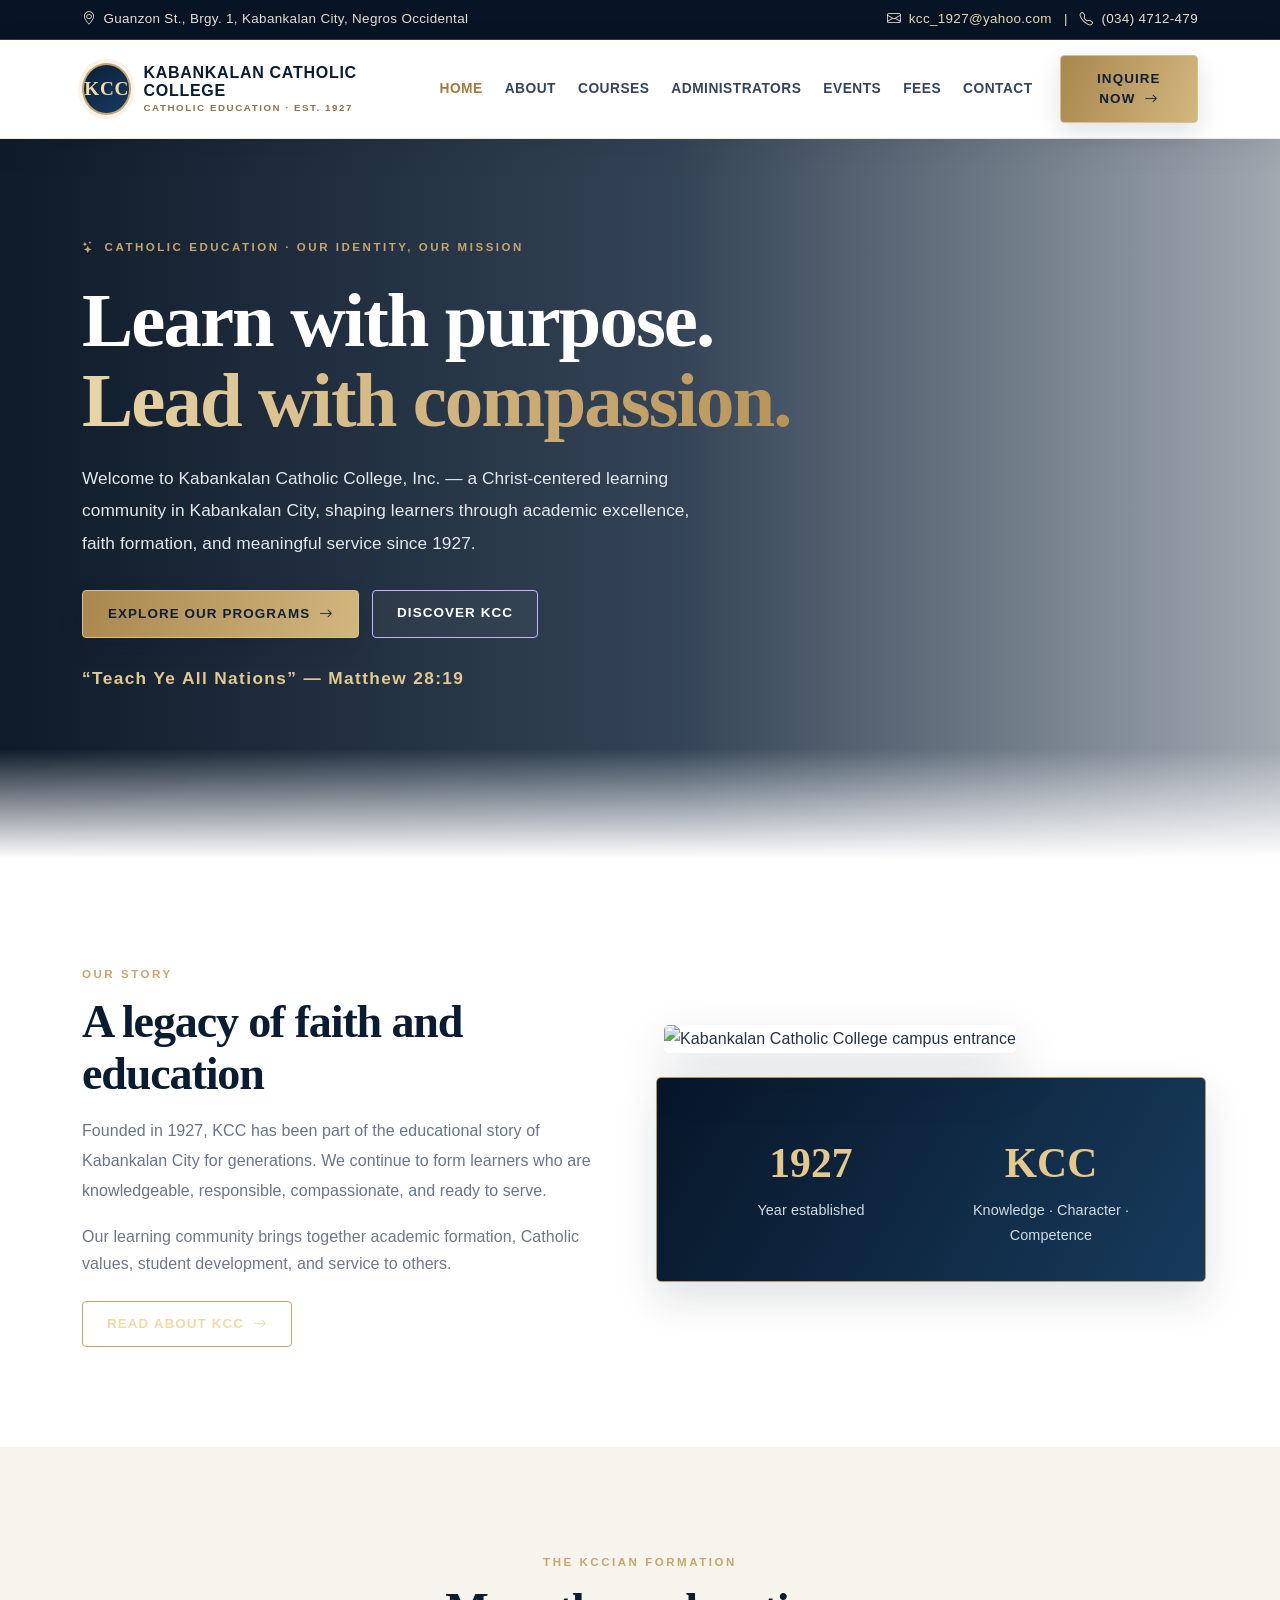
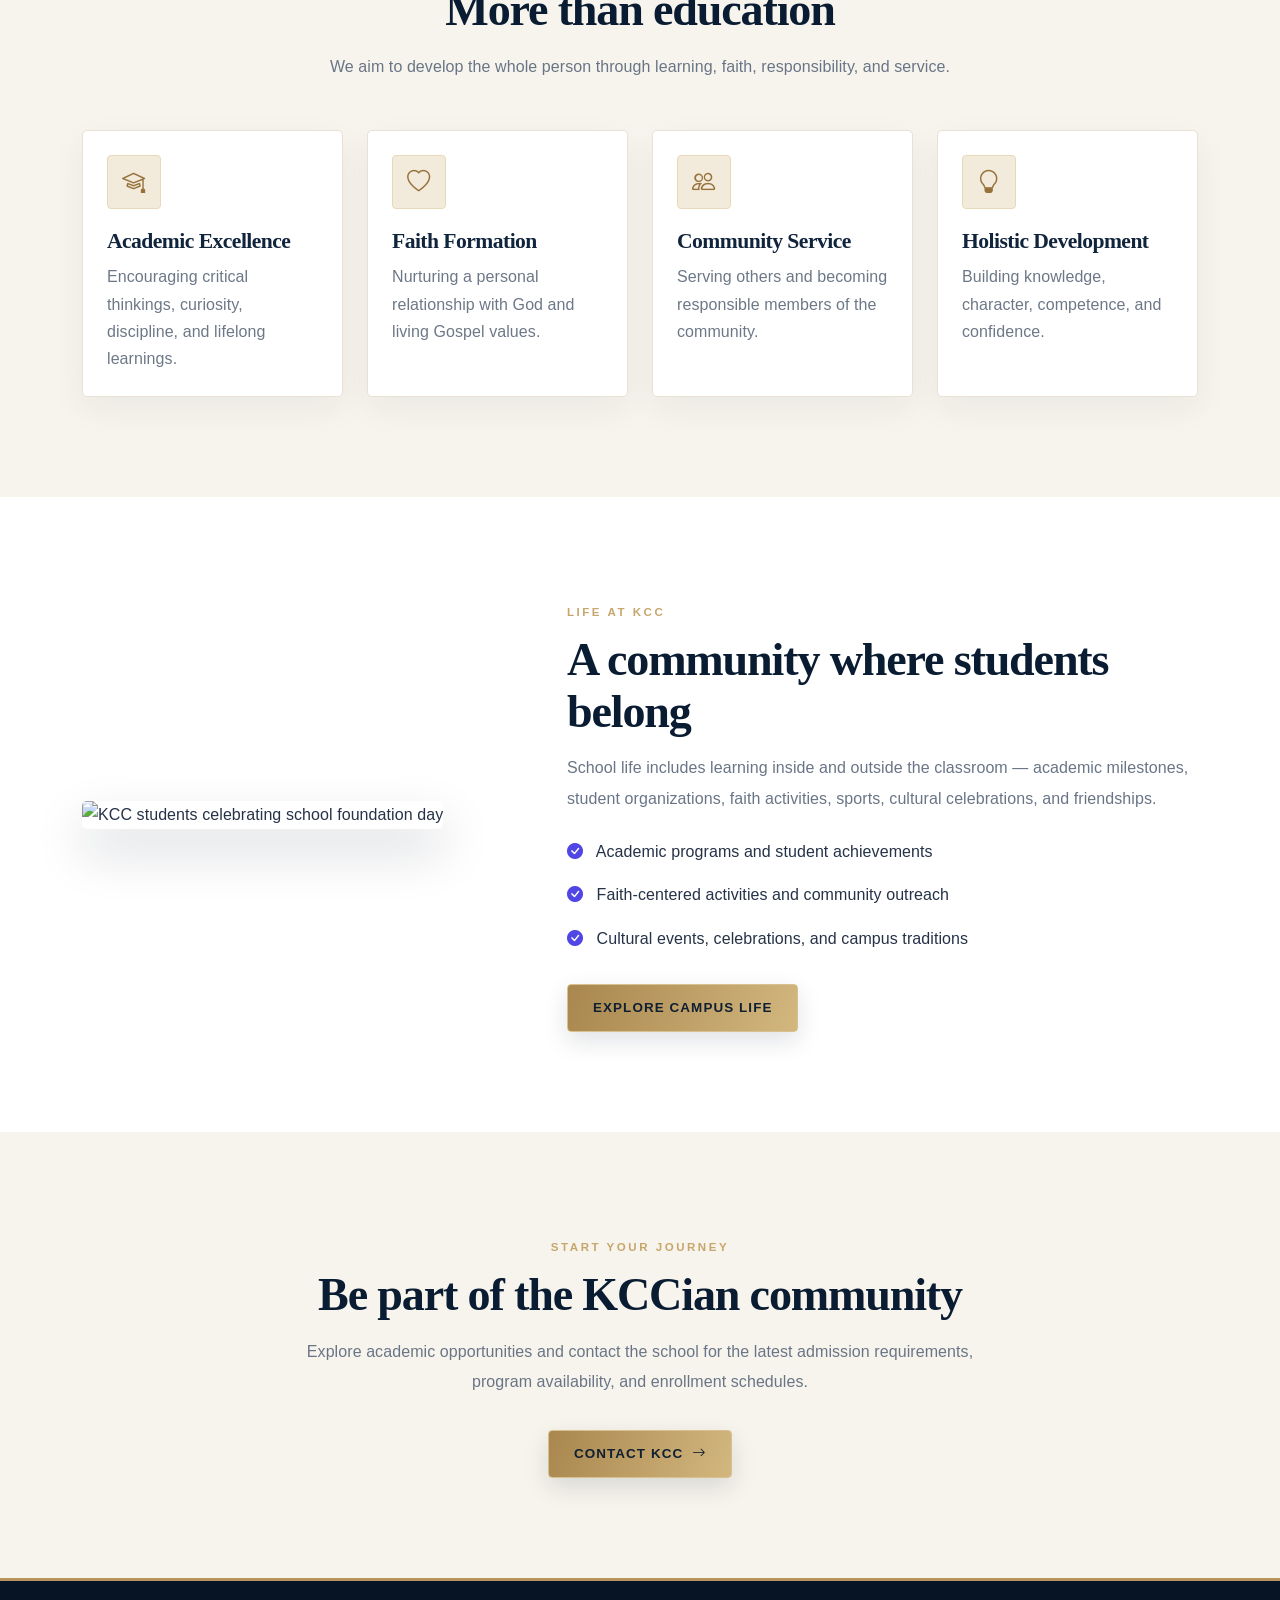
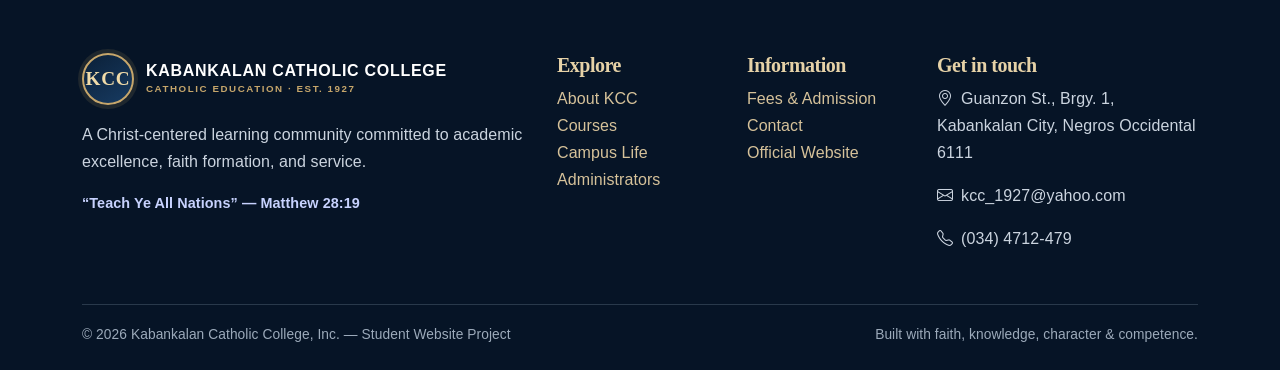
==== index.html @ e0d707d0 "update" ====
<!DOCTYPE html>
<html lang="en">
<head>
<meta charset="utf-8"><meta name="viewport" content="width=device-width, initial-scale=1">
<title>Home | Kabankalan Catholic College, Inc.</title>
<meta name="description" content="Kabankalan Catholic College, Inc. — Catholic Education: Our Identity, Our Mission. Learn about KCC programs, campus life, admissions and contact information.">
<link rel="icon" href="assets/img/favicon.png"><link href="assets/vendor/bootstrap/css/bootstrap.min.css" rel="stylesheet">
<link href="assets/vendor/bootstrap-icons/bootstrap-icons.min.css" rel="stylesheet">
<link href="assets/css/kcc-custom.css" rel="stylesheet">
</head>
<body>
<div class="topbar"><div class="container d-flex flex-wrap justify-content-between gap-2"><span><i class="bi bi-geo-alt me-1"></i> Guanzon St., Brgy. 1, Kabankalan City, Negros Occidental</span><span><i class="bi bi-envelope me-1"></i> <a href="mailto:kcc_1927@yahoo.com">kcc_1927@yahoo.com</a> &nbsp; | &nbsp; <i class="bi bi-telephone me-1"></i> (034) 4712-479</span></div></div>
<header class="site-header"><nav class="navbar navbar-expand-lg"><div class="container">
<a class="brand" href="index.html"><span class="crest">KCC</span><span>KABANKALAN CATHOLIC COLLEGE<small>CATHOLIC EDUCATION · EST. 1927</small></span></a>
<button class="navbar-toggler" type="button" data-bs-toggle="collapse" data-bs-target="#kccNav" aria-label="Toggle navigation"><span class="navbar-toggler-icon"></span></button>
<div class="collapse navbar-collapse" id="kccNav"><ul class="navbar-nav ms-auto align-items-lg-center"><li class="nav-item"><a class="nav-link active" href="index.html">Home</a></li><li class="nav-item"><a class="nav-link " href="about.html">About</a></li><li class="nav-item"><a class="nav-link " href="courses.html">Courses</a></li><li class="nav-item"><a class="nav-link " href="trainers.html">Administrators</a></li><li class="nav-item"><a class="nav-link " href="events.html">Events</a></li><li class="nav-item"><a class="nav-link " href="pricing.html">Fees</a></li><li class="nav-item"><a class="nav-link " href="contact.html">Contact</a></li></ul><a class="btn btn-kcc ms-lg-3 mt-3 mt-lg-0" href="contact.html">Inquire Now <i class="bi bi-arrow-right ms-1"></i></a></div>
</div></nav></header>
<main>
<section class="hero"><div class="container"><span class="eyebrow"><i class="bi bi-stars"></i> Catholic Education · Our Identity, Our Mission</span><h1>Learn with purpose.<br><span>Lead with compassion.</span></h1><p>Welcome to Kabankalan Catholic College, Inc. — a Christ-centered learning community in Kabankalan City, shaping learners through academic excellence, faith formation, and meaningful service since 1927.</p><div class="hero-actions"><a class="btn btn-kcc btn-lg" href="courses.html">Explore Our Programs <i class="bi bi-arrow-right ms-1"></i></a><a class="btn btn-outline-kcc btn-lg" href="about.html">Discover KCC</a></div><p class="tagline mt-4">“Teach Ye All Nations” — Matthew 28:19</p></div></section>
<section class="section"><div class="container"><div class="row align-items-center g-5"><div class="col-lg-6"><span class="section-label">Our Story</span><h2 class="section-title">A legacy of faith and education</h2><p class="section-lead">Founded in 1927, KCC has been part of the educational story of Kabankalan City for generations. We continue to form learners who are knowledgeable, responsible, compassionate, and ready to serve.</p><p class="muted">Our learning community brings together academic formation, Catholic values, student development, and service to others.</p><a href="about.html" class="btn btn-outline-kcc mt-2">Read About KCC <i class="bi bi-arrow-right ms-1"></i></a></div><div class="col-lg-6"><img class="photo-tall w-100" src="https://johnpaologalimba.wordpress.com/wp-content/uploads/2017/10/paologalimba.png" alt="Kabankalan Catholic College campus entrance"><div class="stats mt-4 row text-center g-3"><div class="col-6"><div class="stat-number">1927</div><div class="stat-label">Year established</div></div><div class="col-6"><div class="stat-number">KCC</div><div class="stat-label">Knowledge · Character · Competence</div></div></div></div></div></div></section>
<section class="section section-soft"><div class="container"><div class="text-center mb-5"><span class="section-label">The KCCian Formation</span><h2 class="section-title">More than education</h2><p class="section-lead mx-auto">We aim to develop the whole person through learning, faith, responsibility, and service.</p></div><div class="row g-4"><div class="col-md-6 col-lg-3"><div class="feature-card p-4"><div class="feature-icon"><i class="bi bi-mortarboard"></i></div><h3>Academic Excellence</h3><p class="muted mb-0">Encouraging critical thinkings, curiosity, discipline, and lifelong learnings.</p></div></div><div class="col-md-6 col-lg-3"><div class="feature-card p-4"><div class="feature-icon"><i class="bi bi-heart"></i></div><h3>Faith Formation</h3><p class="muted mb-0">Nurturing a personal relationship with God and living Gospel values.</p></div></div><div class="col-md-6 col-lg-3"><div class="feature-card p-4"><div class="feature-icon"><i class="bi bi-people"></i></div><h3>Community Service</h3><p class="muted mb-0">Serving others and becoming responsible members of the community.</p></div></div><div class="col-md-6 col-lg-3"><div class="feature-card p-4"><div class="feature-icon"><i class="bi bi-lightbulb"></i></div><h3>Holistic Development</h3><p class="muted mb-0">Building knowledge, character, competence, and confidence.</p></div></div></div></div></section>
<section class="section"><div class="container"><div class="row align-items-center g-5"><div class="col-lg-5"><img class="photo-tall w-100" src="https://dnegayosa.weebly.com/uploads/1/1/9/5/11954722/7866586_orig.jpg" alt="KCC students celebrating school foundation day"></div><div class="col-lg-7"><span class="section-label">Life at KCC</span><h2 class="section-title">A community where students belong</h2><p class="section-lead">School life includes learning inside and outside the classroom — academic milestones, student organizations, faith activities, sports, cultural celebrations, and friendships.</p><ul class="list-check"><li><i class="bi bi-check-circle-fill"></i> Academic programs and student achievements</li><li><i class="bi bi-check-circle-fill"></i> Faith-centered activities and community outreach</li><li><i class="bi bi-check-circle-fill"></i> Cultural events, celebrations, and campus traditions</li></ul><a href="events.html" class="btn btn-kcc mt-2">Explore Campus Life</a></div></div></div></section>
<section class="section section-soft"><div class="container text-center"><span class="section-label">Start Your Journey</span><h2 class="section-title">Be part of the KCCian community</h2><p class="section-lead mx-auto">Explore academic opportunities and contact the school for the latest admission requirements, program availability, and enrollment schedules.</p><a class="btn btn-kcc mt-3" href="contact.html">Contact KCC <i class="bi bi-arrow-right ms-1"></i></a></div></section>
</main>
<footer class="footer"><div class="container"><div class="row g-4"><div class="col-lg-5"><a class="brand mb-3" href="index.html"><span class="crest">KCC</span><span>KABANKALAN CATHOLIC COLLEGE<small>CATHOLIC EDUCATION · EST. 1927</small></span></a><p class="mt-3">A Christ-centered learning community committed to academic excellence, faith formation, and service.</p><p class="tagline">“Teach Ye All Nations” — Matthew 28:19</p></div><div class="col-6 col-lg-2"><h5>Explore</h5><ul class="list-unstyled"><li><a href="about.html">About KCC</a></li><li><a href="courses.html">Courses</a></li><li><a href="events.html">Campus Life</a></li><li><a href="trainers.html">Administrators</a></li></ul></div><div class="col-6 col-lg-2"><h5>Information</h5><ul class="list-unstyled"><li><a href="pricing.html">Fees & Admission</a></li><li><a href="contact.html">Contact</a></li><li><a href="https://kcc.edu.ph/" target="_blank" rel="noopener">Official Website</a></li></ul></div><div class="col-lg-3"><h5>Get in touch</h5><p><i class="bi bi-geo-alt me-2"></i>Guanzon St., Brgy. 1, Kabankalan City, Negros Occidental 6111</p><p><i class="bi bi-envelope me-2"></i>kcc_1927@yahoo.com</p><p><i class="bi bi-telephone me-2"></i>(034) 4712-479</p></div></div><div class="footer-bottom d-flex flex-wrap justify-content-between gap-2"><span>© 2026 Kabankalan Catholic College, Inc. — Student Website Project</span><span>Built with faith, knowledge, character & competence.</span></div></div></footer>
<script src="assets/vendor/bootstrap/js/bootstrap.bundle.min.js"></script>
</body></html>
---- assets/css/kcc-custom.css ----
:root{--navy:#08152e;--ink:#14213d;--blue:#2563eb;--violet:#7c3aed;--cyan:#22d3ee;--muted:#64748b;--paper:#f7f8ff;--line:#e6e9f4}
*{box-sizing:border-box}html{scroll-behavior:smooth}body{font-family:Inter,system-ui,-apple-system,"Segoe UI",sans-serif;color:var(--ink);background:#fff;line-height:1.7}a{text-decoration:none}
.topbar{background:#071329;color:#dbeafe;font-size:.84rem;padding:8px 0}.topbar a{color:#dbeafe}.site-header{position:sticky;top:0;z-index:1000;background:rgba(255,255,255,.96);backdrop-filter:blur(12px);box-shadow:0 4px 25px rgba(13,28,64,.08)}
.navbar{padding:12px 0}.brand{display:flex;align-items:center;gap:12px;color:var(--ink);font-weight:800;line-height:1.1}.brand:hover{color:var(--blue)}.crest{width:48px;height:48px;border-radius:15px;background:linear-gradient(135deg,#1d4ed8,#7c3aed);display:grid;place-items:center;color:white;font-weight:900;font-size:1.2rem;box-shadow:0 6px 20px #4f46e555}.brand small{display:block;color:#64748b;font-size:.68rem;letter-spacing:.08em;font-weight:700;margin-top:4px}.navbar .nav-link{font-weight:650;color:#334155!important;padding:12px 11px!important;font-size:.94rem}.navbar .nav-link:hover,.navbar .nav-link.active{color:var(--blue)!important}.btn-kcc{background:linear-gradient(110deg,var(--blue),var(--violet));color:#fff;border:0;border-radius:999px;padding:12px 23px;font-weight:750;box-shadow:0 8px 22px #4f46e544}.btn-kcc:hover{color:#fff;transform:translateY(-2px);box-shadow:0 12px 28px #4f46e566}.btn-outline-kcc{border:1.5px solid #a5b4fc;color:#4338ca;border-radius:999px;padding:11px 22px;font-weight:700}.btn-outline-kcc:hover{background:#eef2ff;color:#312e81}
.hero{min-height:650px;display:flex;align-items:center;position:relative;color:#fff;background:linear-gradient(90deg,rgba(5,15,39,.93),rgba(14,28,67,.72),rgba(49,24,92,.3)),url('https://johnpaologalimba.wordpress.com/wp-content/uploads/2017/10/paologalimba.png') center/cover no-repeat}.hero:after{content:"";position:absolute;inset:auto 0 0;height:140px;background:linear-gradient(transparent,#fff)}.hero .container{position:relative;z-index:1;padding-top:60px;padding-bottom:110px}.eyebrow{display:inline-flex;align-items:center;gap:8px;color:#c4b5fd;font-size:.8rem;font-weight:800;letter-spacing:.15em;text-transform:uppercase}.hero h1{font-size:clamp(2.7rem,5.4vw,5rem);line-height:1.06;font-weight:900;max-width:850px;margin:22px 0}.hero h1 span{background:linear-gradient(90deg,#67e8f9,#c4b5fd);-webkit-background-clip:text;background-clip:text;color:transparent}.hero p{font-size:1.15rem;color:#e2e8f0;max-width:650px}.hero-actions{display:flex;gap:13px;flex-wrap:wrap;margin-top:30px}.hero .btn-outline-kcc{color:white;border-color:#c4b5fd}.hero .btn-outline-kcc:hover{color:#312e81}
.page-hero{background:linear-gradient(120deg,#0b1b3b,#312e81 70%,#6d28d9);color:#fff;padding:76px 0 70px}.page-hero h1{font-weight:900;font-size:clamp(2.2rem,4vw,3.5rem)}.page-hero p{color:#dbeafe;max-width:700px}.section{padding:82px 0}.section-soft{background:var(--paper)}.section-label{color:#5b5bd6;text-transform:uppercase;letter-spacing:.16em;font-size:.76rem;font-weight:850}.section-title{font-size:clamp(2rem,3.4vw,2.8rem);font-weight:900;line-height:1.15;color:#101c38;margin:10px 0 16px}.section-lead{color:var(--muted);max-width:720px}.feature-card,.course-card,.event-card,.admin-card,.info-card{height:100%;border:1px solid var(--line);border-radius:22px;background:#fff;overflow:hidden;box-shadow:0 10px 35px rgba(24,39,75,.055);transition:.25s}.feature-card:hover,.course-card:hover,.event-card:hover,.admin-card:hover{transform:translateY(-6px);box-shadow:0 18px 42px rgba(48,54,110,.13)}.feature-icon{width:54px;height:54px;border-radius:17px;display:grid;place-items:center;background:linear-gradient(135deg,#dbeafe,#ede9fe);color:#4338ca;font-size:1.45rem;margin-bottom:20px}.feature-card .card-body,.course-card .card-body,.event-card .card-body,.admin-card .card-body{padding:26px}.feature-card h3,.course-card h3,.event-card h3,.admin-card h3{font-size:1.16rem;font-weight:850}.muted{color:var(--muted)}.photo{width:100%;height:230px;object-fit:cover}.photo-tall{height:330px;object-fit:cover;border-radius:24px;box-shadow:0 20px 45px #11182722}.pill{display:inline-block;padding:6px 12px;border-radius:30px;background:#eef2ff;color:#4338ca;font-size:.75rem;font-weight:800}.stats{background:linear-gradient(110deg,#101d43,#312e81);color:#fff;border-radius:25px;padding:34px}.stat-number{font-size:2.3rem;font-weight:900}.stat-label{color:#c7d2fe;font-size:.9rem}.quote{border-left:4px solid #7c3aed;padding:20px 24px;background:#f5f3ff;border-radius:0 16px 16px 0;color:#312e81;font-weight:600}.list-check{list-style:none;padding:0}.list-check li{padding:8px 0}.list-check i{color:#4f46e5;margin-right:9px}.course-card .course-top{height:8px;background:linear-gradient(90deg,#2563eb,#7c3aed,#22d3ee)}.course-card .course-icon{font-size:2rem;color:#4f46e5}.event-card img{height:210px;object-fit:cover;width:100%}.event-date{font-size:.78rem;font-weight:800;color:#5b5bd6;text-transform:uppercase;letter-spacing:.1em}.admin-card img{width:100%;height:260px;object-fit:cover;filter:saturate(.9)}.notice{padding:18px 20px;border-radius:16px;background:#eff6ff;border:1px solid #bfdbfe;color:#1e3a8a}.footer{background:#071329;color:#dbeafe;padding:60px 0 22px}.footer h5{color:white;font-weight:850}.footer a{color:#c7d2fe}.footer a:hover{color:#fff}.footer .brand{color:#fff}.footer .brand small{color:#94a3b8}.footer-bottom{border-top:1px solid #263653;margin-top:35px;padding-top:18px;color:#94a3b8;font-size:.86rem}.contact-icon{width:48px;height:48px;border-radius:15px;background:#eef2ff;color:#4f46e5;display:grid;place-items:center;font-size:1.3rem;flex-shrink:0}.map-frame{width:100%;height:340px;border:0;border-radius:22px}.form-control{border-radius:12px;padding:12px 14px;border-color:#dbe1ef}.form-control:focus{box-shadow:0 0 0 .2rem #6366f133;border-color:#818cf8}.gallery-img{width:100%;height:240px;object-fit:cover;border-radius:18px}.tagline{font-size:.9rem;color:#c7d2fe;font-weight:700}.divider-glow{height:3px;width:80px;border-radius:9px;background:linear-gradient(90deg,#22d3ee,#7c3aed);margin:18px 0}
@media(max-width:991px){.hero{min-height:590px}.navbar-collapse{padding:12px 0}.hero h1{max-width:680px}.section{padding:64px 0}}
@media(max-width:575px){.hero{min-height:620px}.hero .container{padding-top:30px}.hero-actions .btn{width:100%}.stats{padding:25px}.photo-tall{height:260px}}

/* ===== KCC PREMIUM EDITION: heritage navy, champagne gold & ivory ===== */
@import url('https://fonts.googleapis.com/css2?family=DM+Sans:wght@400;500;600;700;800&family=Playfair+Display:wght@500;600;700;800&display=swap');
:root{--navy:#071629;--ink:#17263b;--blue:#173b62;--violet:#9b7841;--cyan:#d9bd83;--muted:#697586;--paper:#f7f4ed;--line:#e8e0d2;--gold:#c6a66b;--gold-light:#ead8ad}
body{font-family:'DM Sans',sans-serif;color:#253247;background:#fff;letter-spacing:.005em}
h1,h2,h3,h4,h5,.section-title,.page-hero h1{font-family:'Playfair Display',Georgia,serif;letter-spacing:-.025em}
.topbar{background:#061426;color:#e8dfcf;border-bottom:1px solid rgba(198,166,107,.28);letter-spacing:.025em}.topbar a{color:#ead8ad}
.site-header{background:rgba(255,255,255,.97);box-shadow:0 8px 32px rgba(7,22,41,.08);border-bottom:1px solid #eee7dc}
.navbar{padding:15px 0}.brand{color:#0a1c32;letter-spacing:.045em}.brand small{color:#8c754e;letter-spacing:.16em;font-size:.61rem}.crest{width:52px;height:52px;border-radius:50%;background:linear-gradient(145deg,#0b2038,#173b62);border:2px solid var(--gold);box-shadow:0 0 0 4px #c6a66b20;color:#f0dba9;font-family:'Playfair Display',serif}
.navbar .nav-link{font-size:.86rem;letter-spacing:.035em;text-transform:uppercase;color:#34445a!important}.navbar .nav-link:hover,.navbar .nav-link.active{color:#a17d43!important}.btn-kcc{background:linear-gradient(110deg,#a9874e,#d2b77f);color:#101f32;border:1px solid #d9c18f;border-radius:4px;padding:13px 25px;font-size:.84rem;letter-spacing:.08em;text-transform:uppercase;box-shadow:0 9px 24px #07162920;transition:all .25s}.btn-kcc:hover{background:#071b31;color:#f4dfb2;border-color:#c6a66b;transform:translateY(-2px);box-shadow:0 14px 30px #07162930}.btn-outline-kcc{border:1px solid #c6a66b;color:#f1d9a6;border-radius:4px;padding:12px 24px;font-size:.84rem;letter-spacing:.08em;text-transform:uppercase;background:rgba(255,255,255,.04)}.btn-outline-kcc:hover{background:#c6a66b;color:#071629;border-color:#c6a66b}
.hero{min-height:720px;background:linear-gradient(90deg,rgba(4,17,33,.96),rgba(7,27,49,.82) 53%,rgba(7,27,49,.38)),url('assets/img/hero-bg.jpg') center/cover no-repeat}.hero:after{height:110px;background:linear-gradient(transparent,#fff)}.hero .container{padding-top:85px;padding-bottom:140px}.eyebrow,.section-label{color:#c6a66b;letter-spacing:.22em;font-size:.72rem}.hero h1{font-size:clamp(3.2rem,6vw,5.7rem);line-height:1.03;font-weight:700;max-width:900px}.hero h1 span{background:linear-gradient(90deg,#e9d5a7,#b99458);-webkit-background-clip:text;background-clip:text;color:transparent}.hero p{font-size:1.08rem;line-height:1.9;color:#e3e8ee;max-width:620px}.hero .tagline{color:#e3c98f;letter-spacing:.08em}.page-hero{background:linear-gradient(115deg,#061629,#102c49 65%,#263e53);padding:94px 0 84px;border-bottom:3px solid #c6a66b}.page-hero h1{font-size:clamp(2.8rem,4.6vw,4.2rem);font-weight:700}.page-hero p{color:#d8dfE7;line-height:1.85}
.section{padding:100px 0}.section-soft{background:#f7f4ed}.section-title{font-size:clamp(2.25rem,3.6vw,3.2rem);font-weight:700;color:#0a1c32;line-height:1.12}.section-lead{color:#697586;line-height:1.9}.feature-card,.course-card,.event-card,.admin-card,.info-card{border:1px solid #e9e1d4;border-radius:5px;box-shadow:0 12px 34px rgba(13,31,51,.055);transition:transform .3s,box-shadow .3s}.feature-card:hover,.course-card:hover,.event-card:hover,.admin-card:hover{transform:translateY(-7px);box-shadow:0 22px 48px rgba(13,31,51,.13);border-color:#d4bd91}.feature-icon{border-radius:4px;background:#f2eadb;color:#96713a;border:1px solid #e7d8b9}.feature-card h3,.course-card h3,.event-card h3,.admin-card h3{font-family:'Playfair Display',serif;font-size:1.35rem;color:#10243c}.muted{color:#6d7887}.pill{background:#f3ecdf;color:#876633;border:1px solid #e8d9ba;border-radius:3px;letter-spacing:.07em;text-transform:uppercase}.stats{background:linear-gradient(120deg,#071629,#173b5c);border:1px solid #b99a60;border-radius:5px;box-shadow:0 18px 40px #07162920}.stat-number{font-family:'Playfair Display',serif;color:#e4c88e;font-size:2.6rem}.stat-label{color:#d4dce5}.quote{background:#f7f2e8;border-left-color:#b89458;color:#35445a;border-radius:0 4px 4px 0}.course-card .course-top{height:5px;background:linear-gradient(90deg,#0a2038,#c6a66b)}.course-card .course-icon{color:#a17d43}.event-date{color:#9a7844}.notice{background:#f8f3e8;border:1px solid #e5d6b6;color:#67502b;border-radius:4px}.photo-tall{border-radius:5px;box-shadow:0 22px 50px rgba(7,22,41,.17)}.photo,.gallery-img{border-radius:4px}.admin-card img{filter:saturate(.78)}
.footer{background:#061426;color:#cbd4df;border-top:3px solid #b8955c;padding:72px 0 24px}.footer h5{font-family:'Playfair Display',serif;color:#e6d2a7;font-size:1.25rem}.footer a{color:#d6c29a}.footer .brand{color:#fff}.footer .brand small{color:#c6a66b}.footer-bottom{border-color:#29394b;color:#9caaba}.contact-icon{background:#f2eadb;color:#96713a;border:1px solid #e7d8b9;border-radius:4px}.map-frame{border:1px solid #e4d8c3;border-radius:5px;box-shadow:0 12px 30px #07162912}.form-control{border-radius:4px;border-color:#ddd4c5}.form-control:focus{border-color:#b8955c;box-shadow:0 0 0 .2rem #c6a66b25}
@media(max-width:991px){.hero{min-height:650px}.section{padding:76px 0}.hero .container{padding-top:65px;padding-bottom:125px}}
@media(max-width:575px){.hero{min-height:650px}.hero h1{font-size:3rem}.section{padding:64px 0}.crest{width:45px;height:45px}}
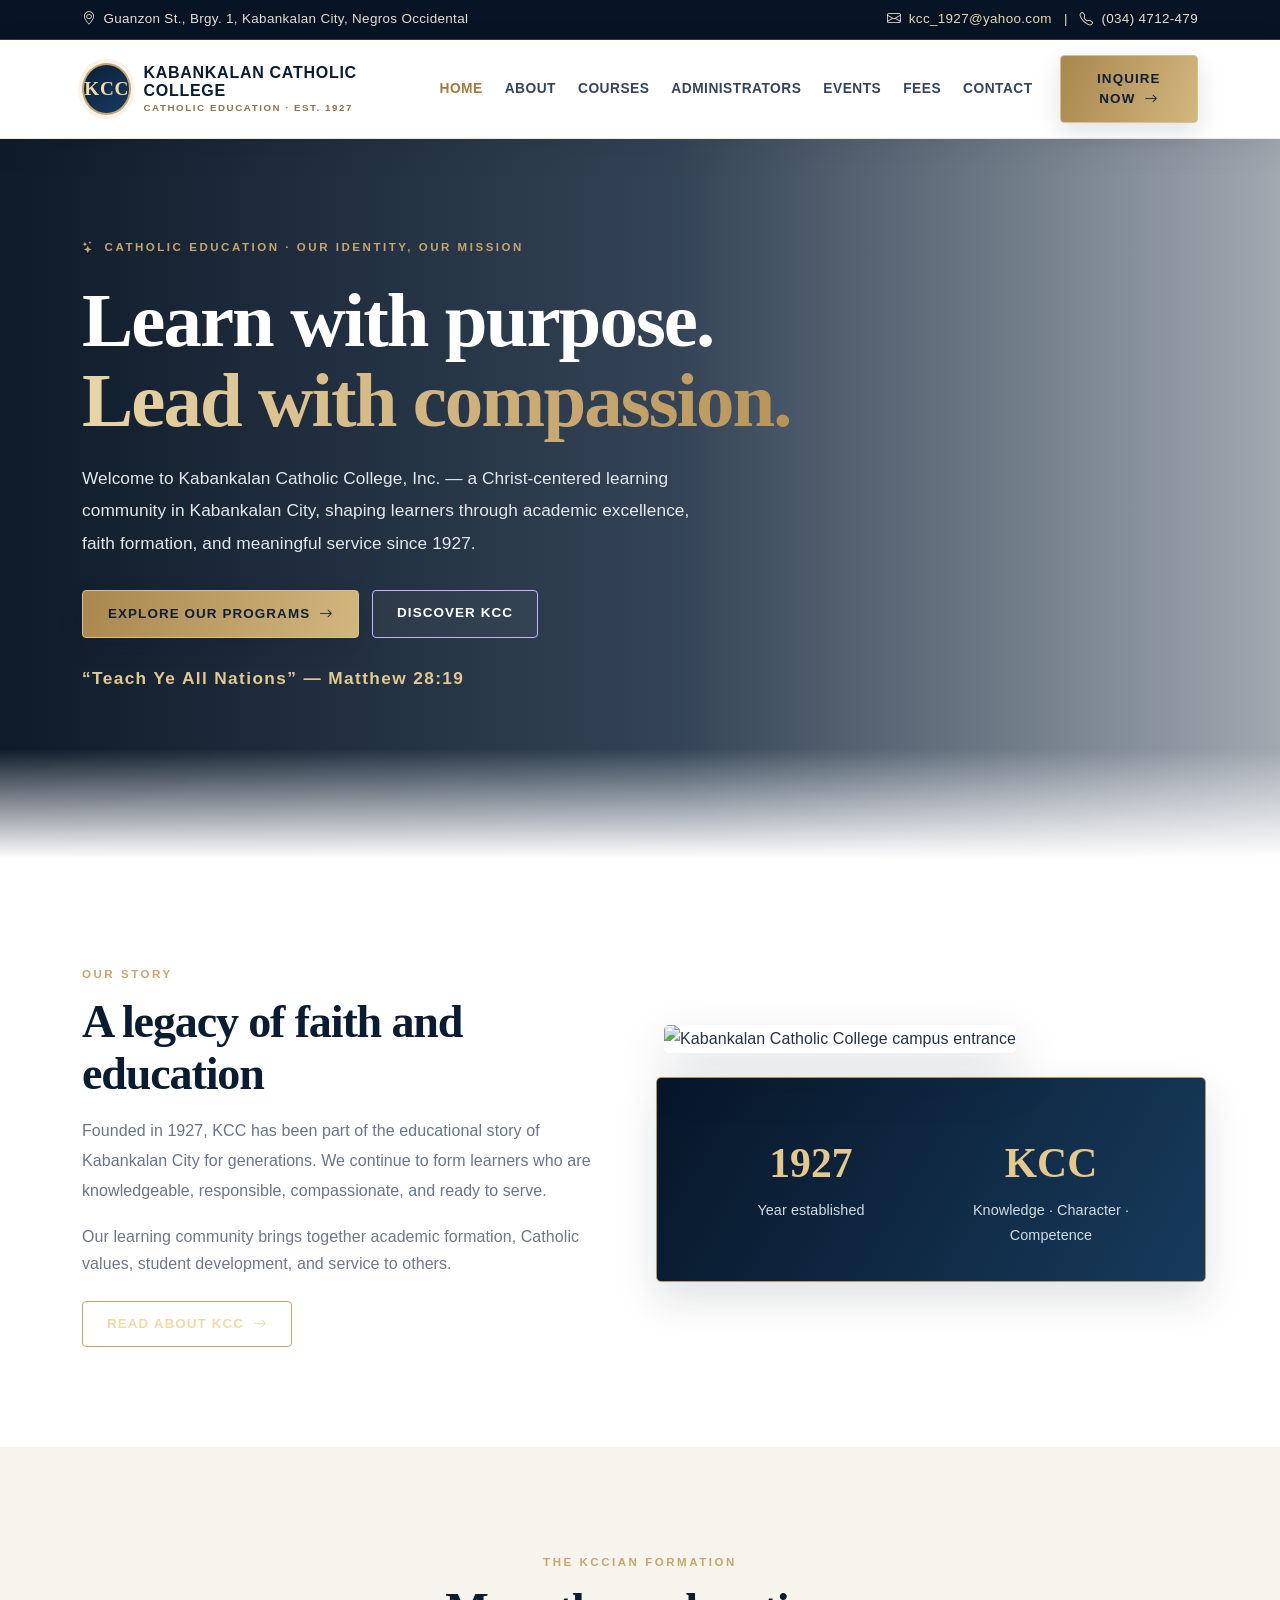
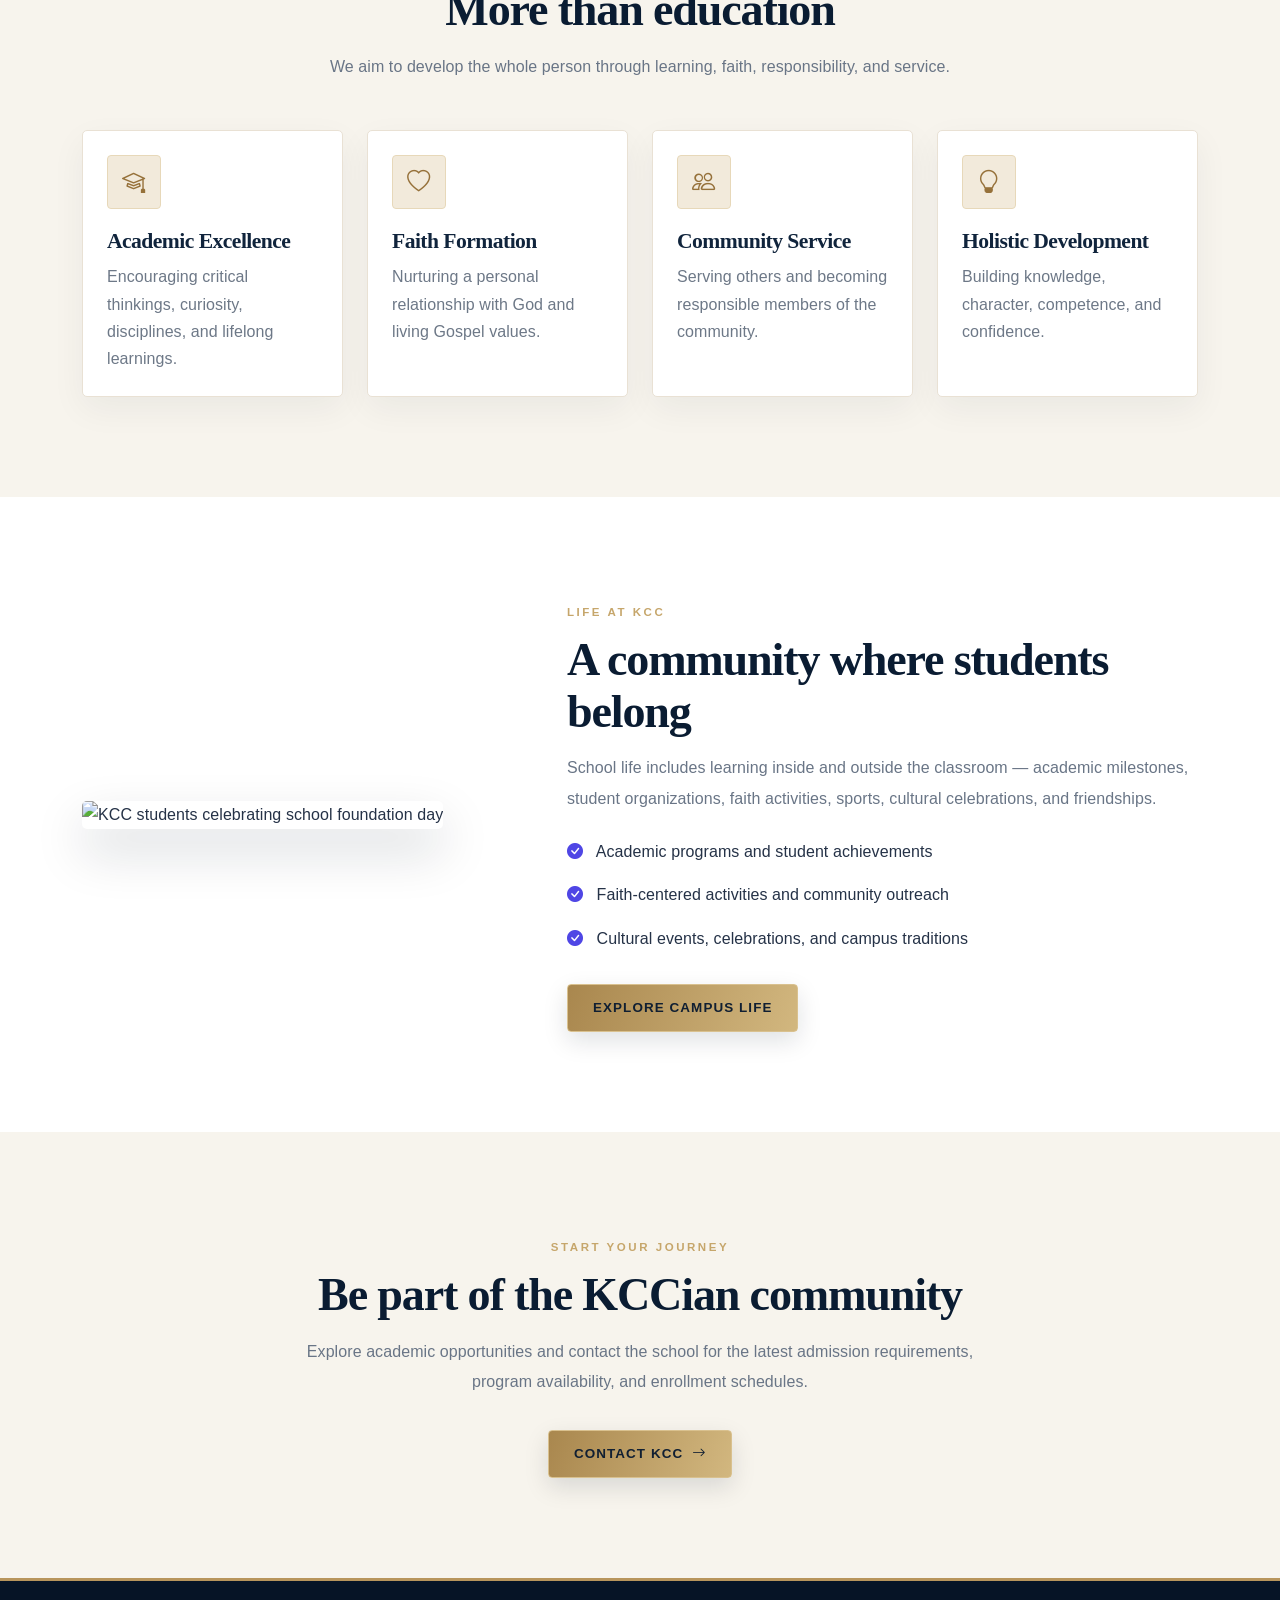
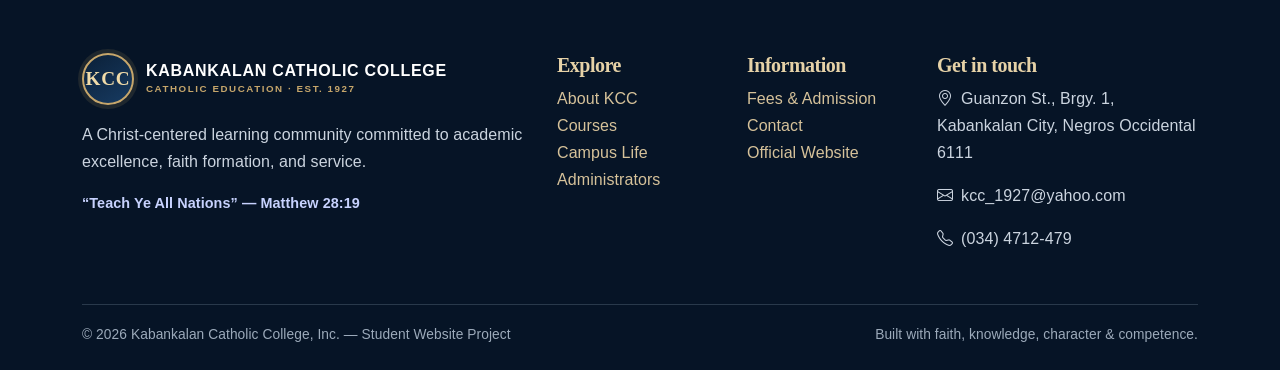
==== commit 9ed1f645: "update" ====
--- a/index.html
+++ b/index.html
@@ -18,7 +18,7 @@
 <main>
 <section class="hero"><div class="container"><span class="eyebrow"><i class="bi bi-stars"></i> Catholic Education · Our Identity, Our Mission</span><h1>Learn with purpose.<br><span>Lead with compassion.</span></h1><p>Welcome to Kabankalan Catholic College, Inc. — a Christ-centered learning community in Kabankalan City, shaping learners through academic excellence, faith formation, and meaningful service since 1927.</p><div class="hero-actions"><a class="btn btn-kcc btn-lg" href="courses.html">Explore Our Programs <i class="bi bi-arrow-right ms-1"></i></a><a class="btn btn-outline-kcc btn-lg" href="about.html">Discover KCC</a></div><p class="tagline mt-4">“Teach Ye All Nations” — Matthew 28:19</p></div></section>
 <section class="section"><div class="container"><div class="row align-items-center g-5"><div class="col-lg-6"><span class="section-label">Our Story</span><h2 class="section-title">A legacy of faith and education</h2><p class="section-lead">Founded in 1927, KCC has been part of the educational story of Kabankalan City for generations. We continue to form learners who are knowledgeable, responsible, compassionate, and ready to serve.</p><p class="muted">Our learning community brings together academic formation, Catholic values, student development, and service to others.</p><a href="about.html" class="btn btn-outline-kcc mt-2">Read About KCC <i class="bi bi-arrow-right ms-1"></i></a></div><div class="col-lg-6"><img class="photo-tall w-100" src="https://johnpaologalimba.wordpress.com/wp-content/uploads/2017/10/paologalimba.png" alt="Kabankalan Catholic College campus entrance"><div class="stats mt-4 row text-center g-3"><div class="col-6"><div class="stat-number">1927</div><div class="stat-label">Year established</div></div><div class="col-6"><div class="stat-number">KCC</div><div class="stat-label">Knowledge · Character · Competence</div></div></div></div></div></div></section>
-<section class="section section-soft"><div class="container"><div class="text-center mb-5"><span class="section-label">The KCCian Formation</span><h2 class="section-title">More than education</h2><p class="section-lead mx-auto">We aim to develop the whole person through learning, faith, responsibility, and service.</p></div><div class="row g-4"><div class="col-md-6 col-lg-3"><div class="feature-card p-4"><div class="feature-icon"><i class="bi bi-mortarboard"></i></div><h3>Academic Excellence</h3><p class="muted mb-0">Encouraging critical thinkings, curiosity, discipline, and lifelong learnings.</p></div></div><div class="col-md-6 col-lg-3"><div class="feature-card p-4"><div class="feature-icon"><i class="bi bi-heart"></i></div><h3>Faith Formation</h3><p class="muted mb-0">Nurturing a personal relationship with God and living Gospel values.</p></div></div><div class="col-md-6 col-lg-3"><div class="feature-card p-4"><div class="feature-icon"><i class="bi bi-people"></i></div><h3>Community Service</h3><p class="muted mb-0">Serving others and becoming responsible members of the community.</p></div></div><div class="col-md-6 col-lg-3"><div class="feature-card p-4"><div class="feature-icon"><i class="bi bi-lightbulb"></i></div><h3>Holistic Development</h3><p class="muted mb-0">Building knowledge, character, competence, and confidence.</p></div></div></div></div></section>
+<section class="section section-soft"><div class="container"><div class="text-center mb-5"><span class="section-label">The KCCian Formation</span><h2 class="section-title">More than education</h2><p class="section-lead mx-auto">We aim to develop the whole person through learning, faith, responsibility, and service.</p></div><div class="row g-4"><div class="col-md-6 col-lg-3"><div class="feature-card p-4"><div class="feature-icon"><i class="bi bi-mortarboard"></i></div><h3>Academic Excellence</h3><p class="muted mb-0">Encouraging critical thinkings, curiosity, disciplines, and lifelong learnings.</p></div></div><div class="col-md-6 col-lg-3"><div class="feature-card p-4"><div class="feature-icon"><i class="bi bi-heart"></i></div><h3>Faith Formation</h3><p class="muted mb-0">Nurturing a personal relationship with God and living Gospel values.</p></div></div><div class="col-md-6 col-lg-3"><div class="feature-card p-4"><div class="feature-icon"><i class="bi bi-people"></i></div><h3>Community Service</h3><p class="muted mb-0">Serving others and becoming responsible members of the community.</p></div></div><div class="col-md-6 col-lg-3"><div class="feature-card p-4"><div class="feature-icon"><i class="bi bi-lightbulb"></i></div><h3>Holistic Development</h3><p class="muted mb-0">Building knowledge, character, competence, and confidence.</p></div></div></div></div></section>
 <section class="section"><div class="container"><div class="row align-items-center g-5"><div class="col-lg-5"><img class="photo-tall w-100" src="https://dnegayosa.weebly.com/uploads/1/1/9/5/11954722/7866586_orig.jpg" alt="KCC students celebrating school foundation day"></div><div class="col-lg-7"><span class="section-label">Life at KCC</span><h2 class="section-title">A community where students belong</h2><p class="section-lead">School life includes learning inside and outside the classroom — academic milestones, student organizations, faith activities, sports, cultural celebrations, and friendships.</p><ul class="list-check"><li><i class="bi bi-check-circle-fill"></i> Academic programs and student achievements</li><li><i class="bi bi-check-circle-fill"></i> Faith-centered activities and community outreach</li><li><i class="bi bi-check-circle-fill"></i> Cultural events, celebrations, and campus traditions</li></ul><a href="events.html" class="btn btn-kcc mt-2">Explore Campus Life</a></div></div></div></section>
 <section class="section section-soft"><div class="container text-center"><span class="section-label">Start Your Journey</span><h2 class="section-title">Be part of the KCCian community</h2><p class="section-lead mx-auto">Explore academic opportunities and contact the school for the latest admission requirements, program availability, and enrollment schedules.</p><a class="btn btn-kcc mt-3" href="contact.html">Contact KCC <i class="bi bi-arrow-right ms-1"></i></a></div></section>
 </main>
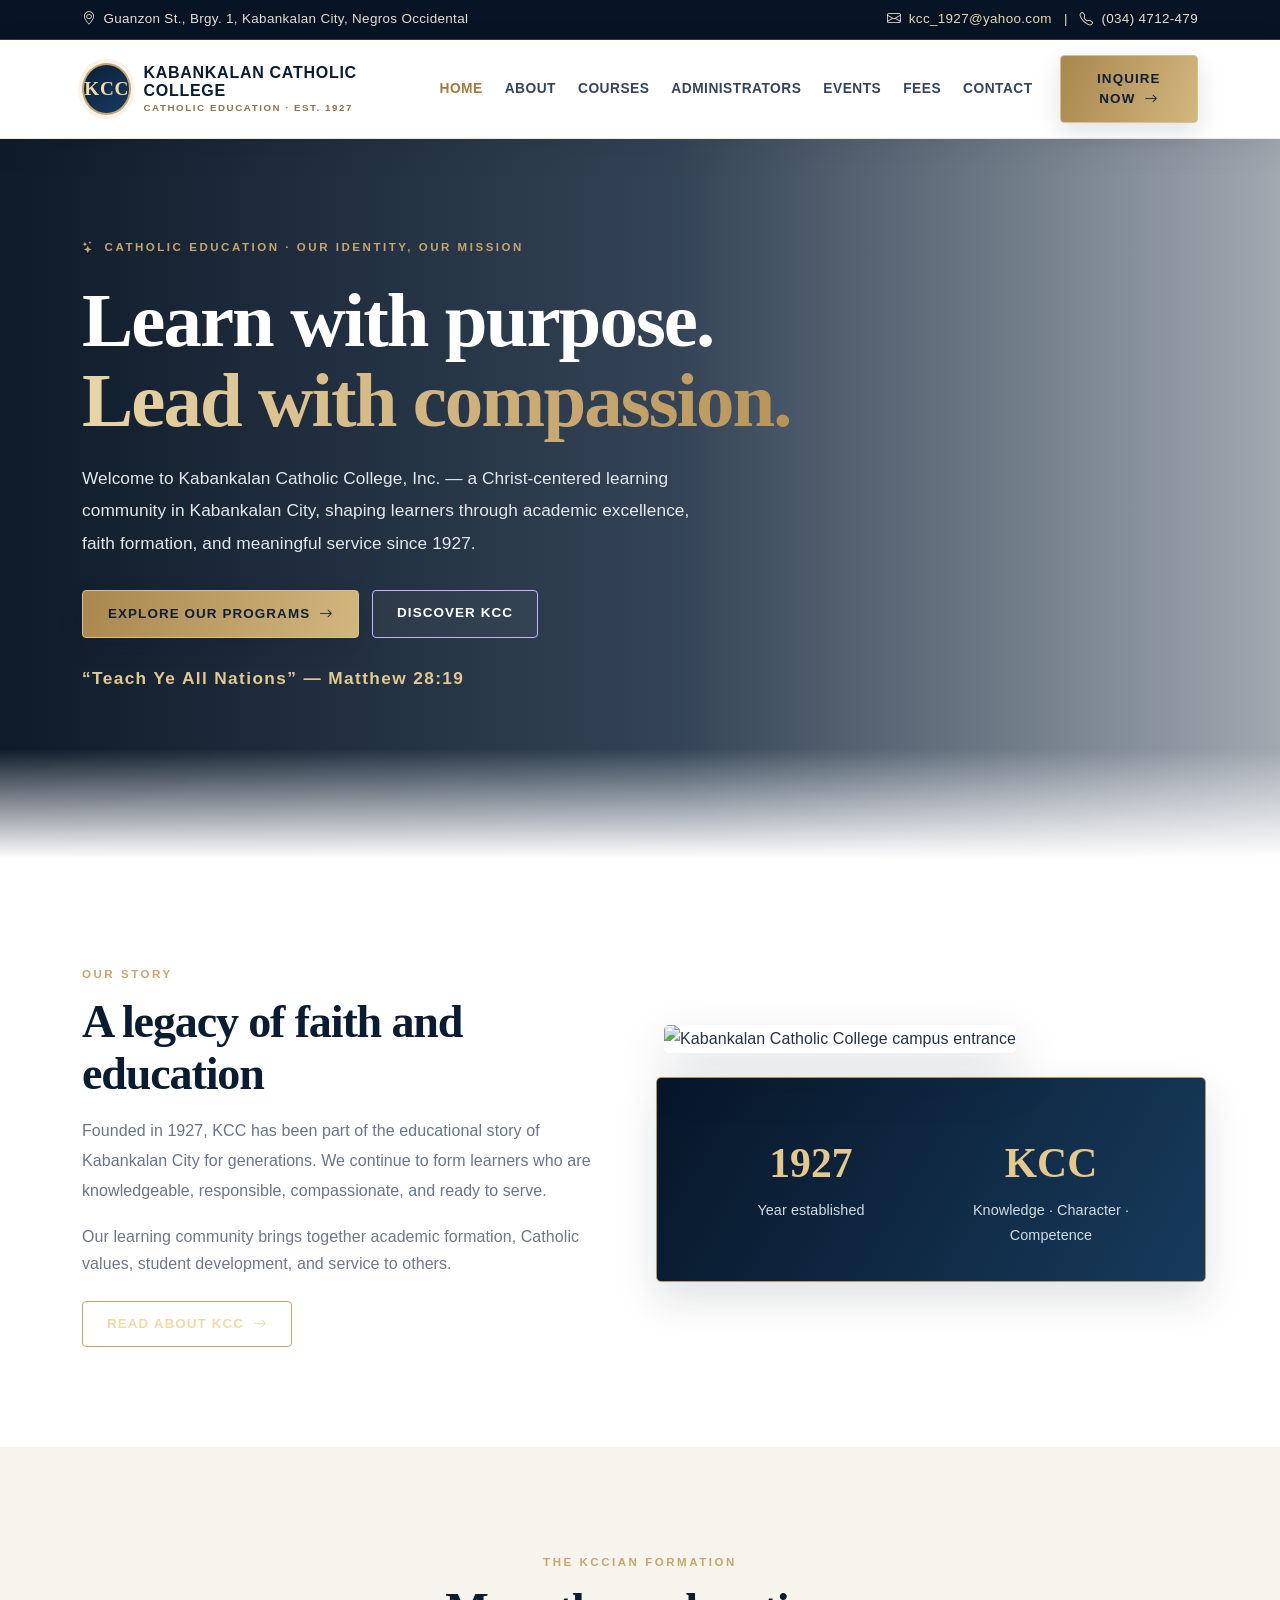
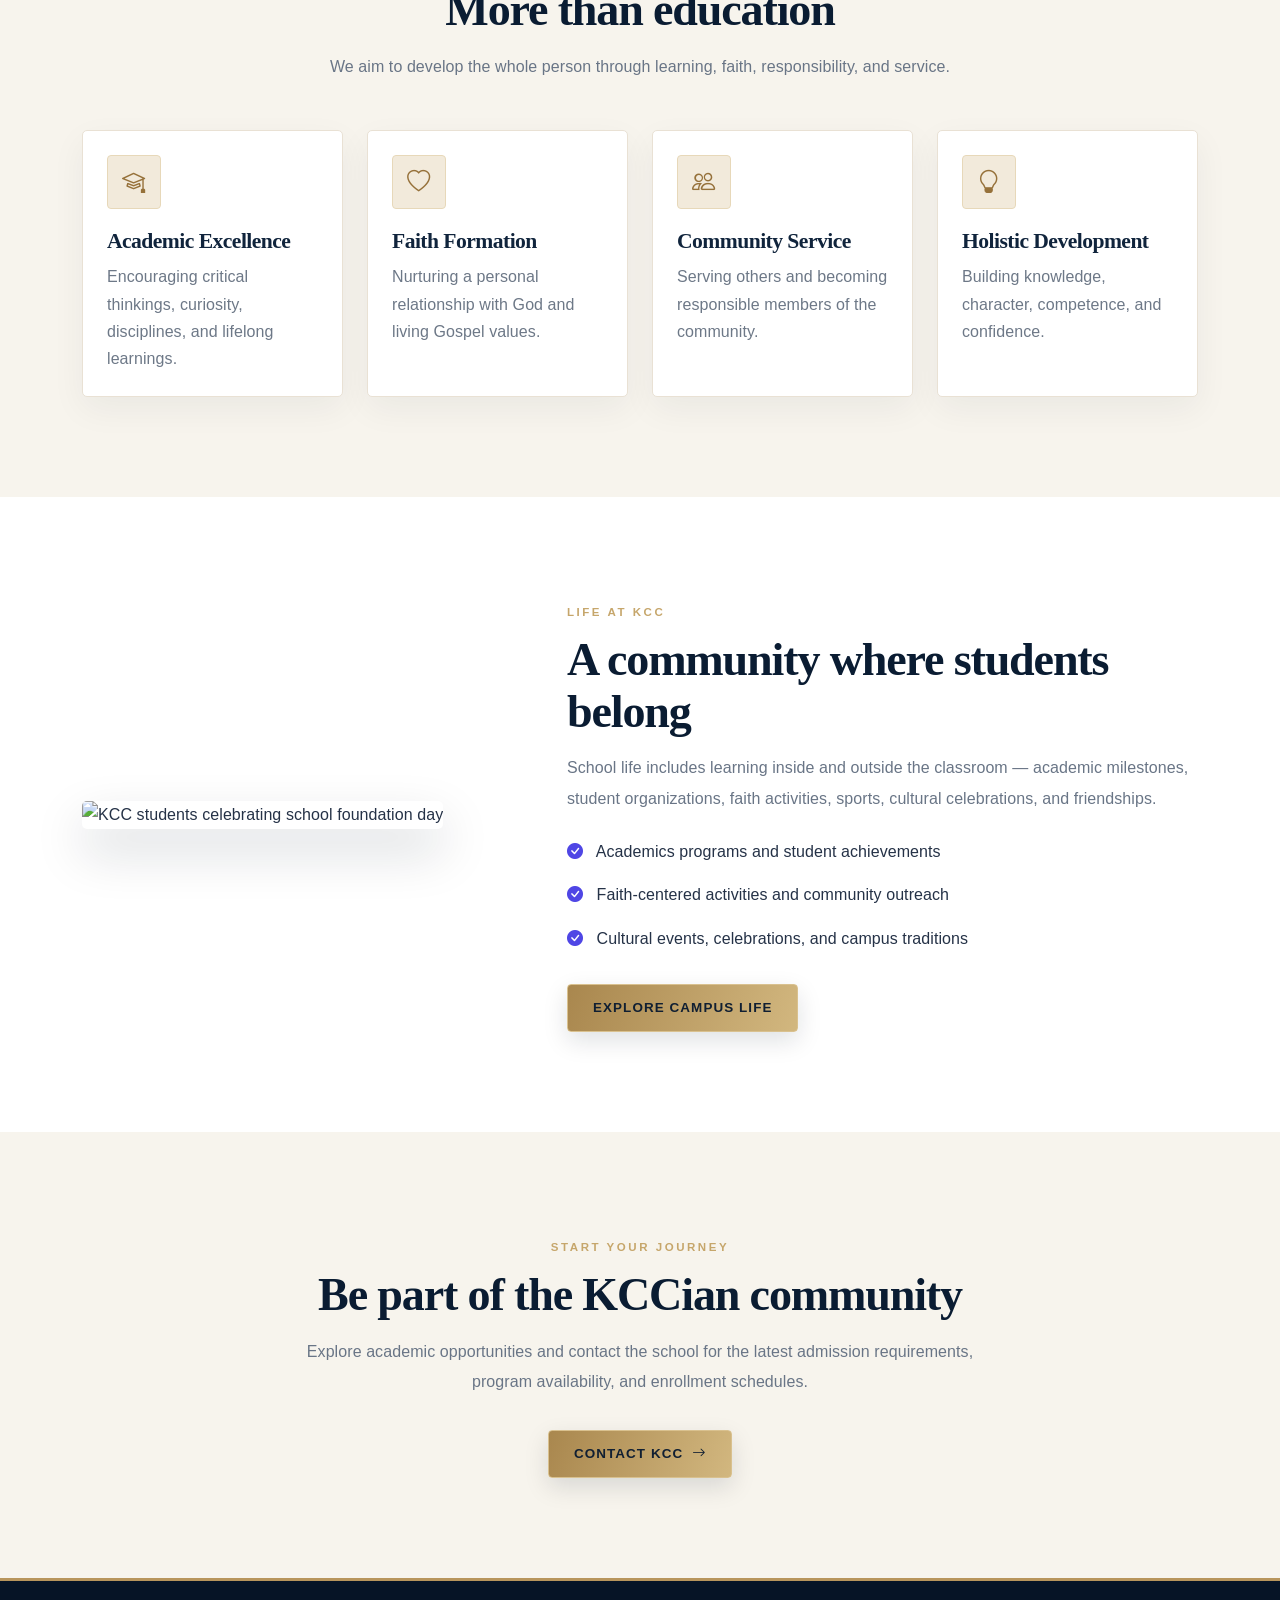
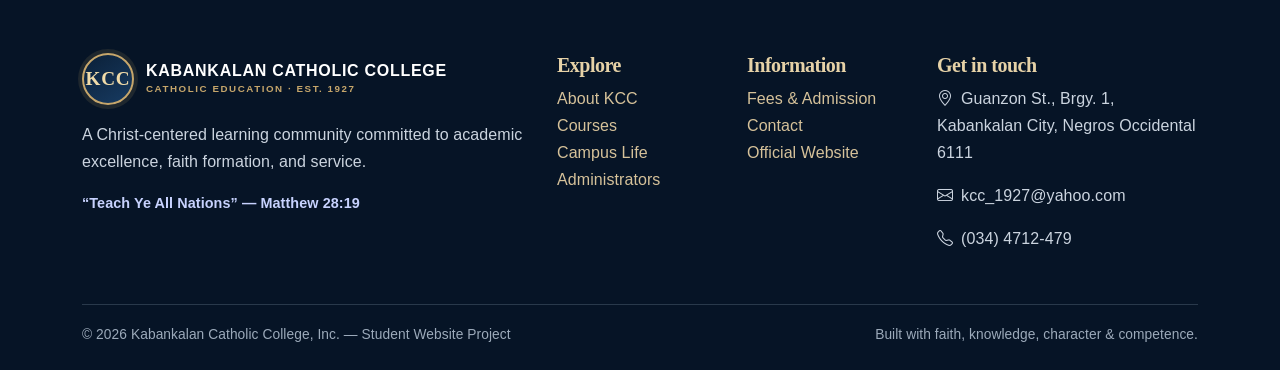
==== commit 5b5b2478: "update" ====
--- a/index.html
+++ b/index.html
@@ -19,7 +19,7 @@
 <section class="hero"><div class="container"><span class="eyebrow"><i class="bi bi-stars"></i> Catholic Education · Our Identity, Our Mission</span><h1>Learn with purpose.<br><span>Lead with compassion.</span></h1><p>Welcome to Kabankalan Catholic College, Inc. — a Christ-centered learning community in Kabankalan City, shaping learners through academic excellence, faith formation, and meaningful service since 1927.</p><div class="hero-actions"><a class="btn btn-kcc btn-lg" href="courses.html">Explore Our Programs <i class="bi bi-arrow-right ms-1"></i></a><a class="btn btn-outline-kcc btn-lg" href="about.html">Discover KCC</a></div><p class="tagline mt-4">“Teach Ye All Nations” — Matthew 28:19</p></div></section>
 <section class="section"><div class="container"><div class="row align-items-center g-5"><div class="col-lg-6"><span class="section-label">Our Story</span><h2 class="section-title">A legacy of faith and education</h2><p class="section-lead">Founded in 1927, KCC has been part of the educational story of Kabankalan City for generations. We continue to form learners who are knowledgeable, responsible, compassionate, and ready to serve.</p><p class="muted">Our learning community brings together academic formation, Catholic values, student development, and service to others.</p><a href="about.html" class="btn btn-outline-kcc mt-2">Read About KCC <i class="bi bi-arrow-right ms-1"></i></a></div><div class="col-lg-6"><img class="photo-tall w-100" src="https://johnpaologalimba.wordpress.com/wp-content/uploads/2017/10/paologalimba.png" alt="Kabankalan Catholic College campus entrance"><div class="stats mt-4 row text-center g-3"><div class="col-6"><div class="stat-number">1927</div><div class="stat-label">Year established</div></div><div class="col-6"><div class="stat-number">KCC</div><div class="stat-label">Knowledge · Character · Competence</div></div></div></div></div></div></section>
 <section class="section section-soft"><div class="container"><div class="text-center mb-5"><span class="section-label">The KCCian Formation</span><h2 class="section-title">More than education</h2><p class="section-lead mx-auto">We aim to develop the whole person through learning, faith, responsibility, and service.</p></div><div class="row g-4"><div class="col-md-6 col-lg-3"><div class="feature-card p-4"><div class="feature-icon"><i class="bi bi-mortarboard"></i></div><h3>Academic Excellence</h3><p class="muted mb-0">Encouraging critical thinkings, curiosity, disciplines, and lifelong learnings.</p></div></div><div class="col-md-6 col-lg-3"><div class="feature-card p-4"><div class="feature-icon"><i class="bi bi-heart"></i></div><h3>Faith Formation</h3><p class="muted mb-0">Nurturing a personal relationship with God and living Gospel values.</p></div></div><div class="col-md-6 col-lg-3"><div class="feature-card p-4"><div class="feature-icon"><i class="bi bi-people"></i></div><h3>Community Service</h3><p class="muted mb-0">Serving others and becoming responsible members of the community.</p></div></div><div class="col-md-6 col-lg-3"><div class="feature-card p-4"><div class="feature-icon"><i class="bi bi-lightbulb"></i></div><h3>Holistic Development</h3><p class="muted mb-0">Building knowledge, character, competence, and confidence.</p></div></div></div></div></section>
-<section class="section"><div class="container"><div class="row align-items-center g-5"><div class="col-lg-5"><img class="photo-tall w-100" src="https://dnegayosa.weebly.com/uploads/1/1/9/5/11954722/7866586_orig.jpg" alt="KCC students celebrating school foundation day"></div><div class="col-lg-7"><span class="section-label">Life at KCC</span><h2 class="section-title">A community where students belong</h2><p class="section-lead">School life includes learning inside and outside the classroom — academic milestones, student organizations, faith activities, sports, cultural celebrations, and friendships.</p><ul class="list-check"><li><i class="bi bi-check-circle-fill"></i> Academic programs and student achievements</li><li><i class="bi bi-check-circle-fill"></i> Faith-centered activities and community outreach</li><li><i class="bi bi-check-circle-fill"></i> Cultural events, celebrations, and campus traditions</li></ul><a href="events.html" class="btn btn-kcc mt-2">Explore Campus Life</a></div></div></div></section>
+<section class="section"><div class="container"><div class="row align-items-center g-5"><div class="col-lg-5"><img class="photo-tall w-100" src="https://dnegayosa.weebly.com/uploads/1/1/9/5/11954722/7866586_orig.jpg" alt="KCC students celebrating school foundation day"></div><div class="col-lg-7"><span class="section-label">Life at KCC</span><h2 class="section-title">A community where students belong</h2><p class="section-lead">School life includes learning inside and outside the classroom — academic milestones, student organizations, faith activities, sports, cultural celebrations, and friendships.</p><ul class="list-check"><li><i class="bi bi-check-circle-fill"></i> Academics programs and student achievements</li><li><i class="bi bi-check-circle-fill"></i> Faith-centered activities and community outreach</li><li><i class="bi bi-check-circle-fill"></i> Cultural events, celebrations, and campus traditions</li></ul><a href="events.html" class="btn btn-kcc mt-2">Explore Campus Life</a></div></div></div></section>
 <section class="section section-soft"><div class="container text-center"><span class="section-label">Start Your Journey</span><h2 class="section-title">Be part of the KCCian community</h2><p class="section-lead mx-auto">Explore academic opportunities and contact the school for the latest admission requirements, program availability, and enrollment schedules.</p><a class="btn btn-kcc mt-3" href="contact.html">Contact KCC <i class="bi bi-arrow-right ms-1"></i></a></div></section>
 </main>
 <footer class="footer"><div class="container"><div class="row g-4"><div class="col-lg-5"><a class="brand mb-3" href="index.html"><span class="crest">KCC</span><span>KABANKALAN CATHOLIC COLLEGE<small>CATHOLIC EDUCATION · EST. 1927</small></span></a><p class="mt-3">A Christ-centered learning community committed to academic excellence, faith formation, and service.</p><p class="tagline">“Teach Ye All Nations” — Matthew 28:19</p></div><div class="col-6 col-lg-2"><h5>Explore</h5><ul class="list-unstyled"><li><a href="about.html">About KCC</a></li><li><a href="courses.html">Courses</a></li><li><a href="events.html">Campus Life</a></li><li><a href="trainers.html">Administrators</a></li></ul></div><div class="col-6 col-lg-2"><h5>Information</h5><ul class="list-unstyled"><li><a href="pricing.html">Fees & Admission</a></li><li><a href="contact.html">Contact</a></li><li><a href="https://kcc.edu.ph/" target="_blank" rel="noopener">Official Website</a></li></ul></div><div class="col-lg-3"><h5>Get in touch</h5><p><i class="bi bi-geo-alt me-2"></i>Guanzon St., Brgy. 1, Kabankalan City, Negros Occidental 6111</p><p><i class="bi bi-envelope me-2"></i>kcc_1927@yahoo.com</p><p><i class="bi bi-telephone me-2"></i>(034) 4712-479</p></div></div><div class="footer-bottom d-flex flex-wrap justify-content-between gap-2"><span>© 2026 Kabankalan Catholic College, Inc. — Student Website Project</span><span>Built with faith, knowledge, character & competence.</span></div></div></footer>
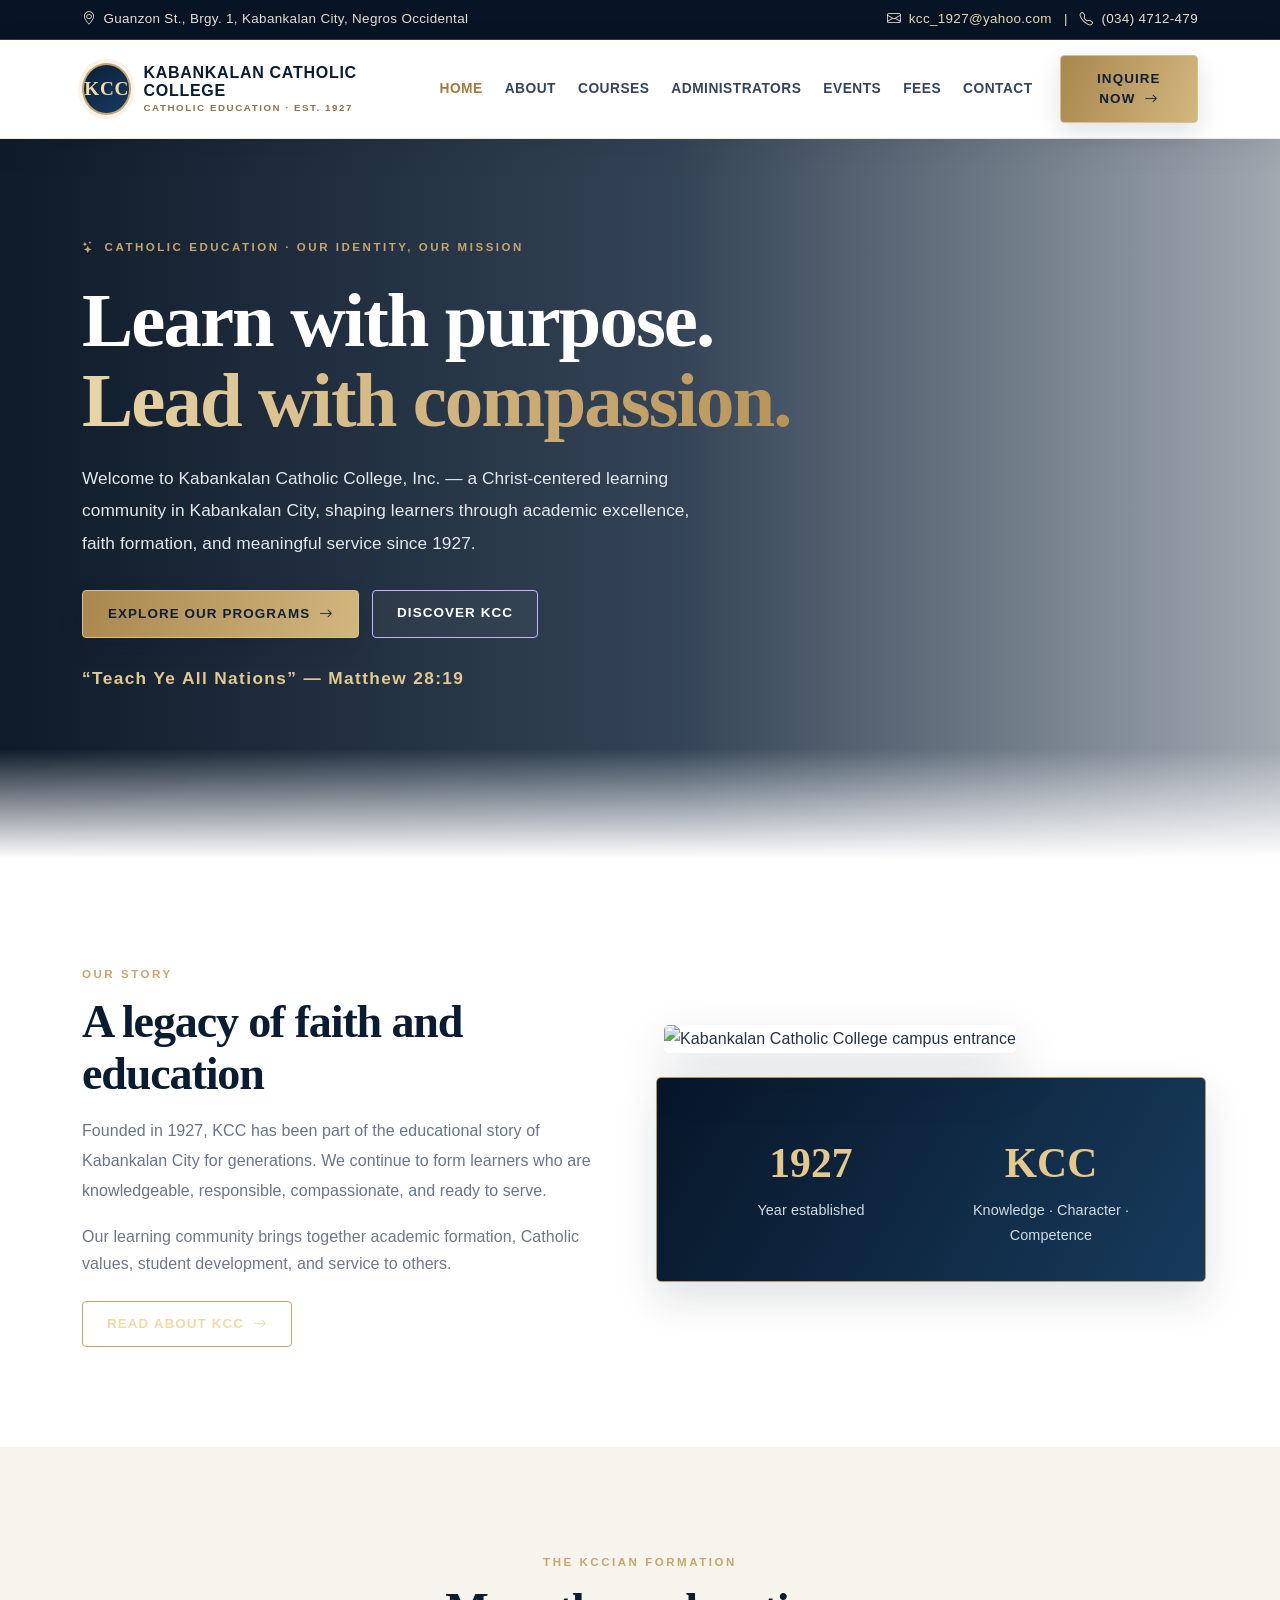
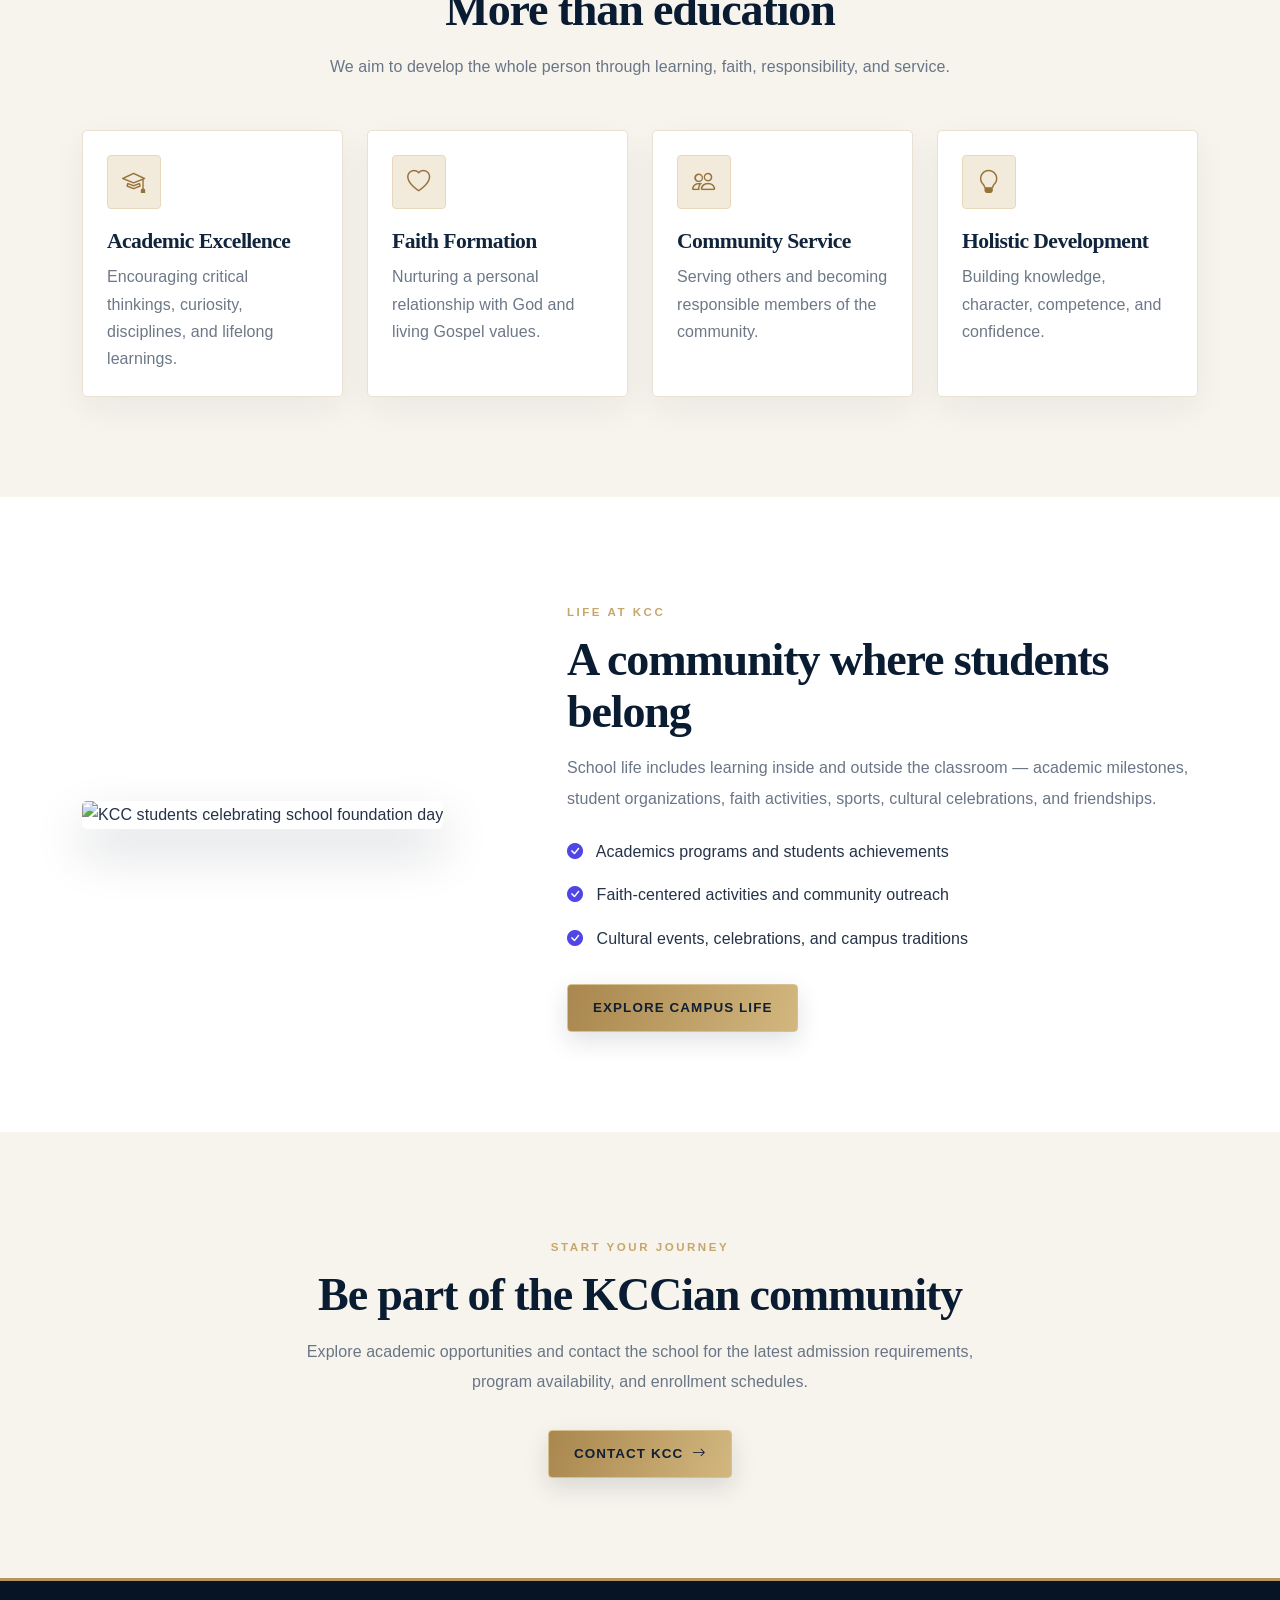
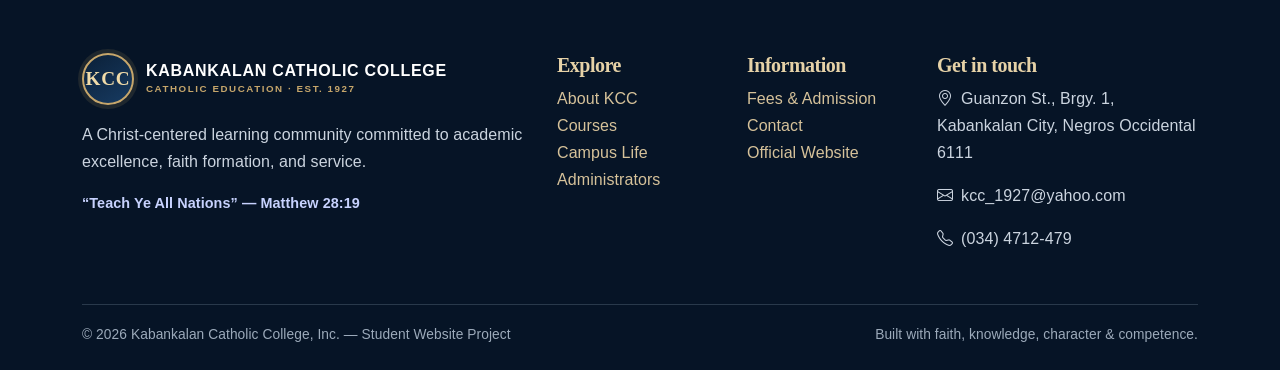
==== commit 31eafcb9: "update" ====
--- a/index.html
+++ b/index.html
@@ -19,7 +19,7 @@
 <section class="hero"><div class="container"><span class="eyebrow"><i class="bi bi-stars"></i> Catholic Education · Our Identity, Our Mission</span><h1>Learn with purpose.<br><span>Lead with compassion.</span></h1><p>Welcome to Kabankalan Catholic College, Inc. — a Christ-centered learning community in Kabankalan City, shaping learners through academic excellence, faith formation, and meaningful service since 1927.</p><div class="hero-actions"><a class="btn btn-kcc btn-lg" href="courses.html">Explore Our Programs <i class="bi bi-arrow-right ms-1"></i></a><a class="btn btn-outline-kcc btn-lg" href="about.html">Discover KCC</a></div><p class="tagline mt-4">“Teach Ye All Nations” — Matthew 28:19</p></div></section>
 <section class="section"><div class="container"><div class="row align-items-center g-5"><div class="col-lg-6"><span class="section-label">Our Story</span><h2 class="section-title">A legacy of faith and education</h2><p class="section-lead">Founded in 1927, KCC has been part of the educational story of Kabankalan City for generations. We continue to form learners who are knowledgeable, responsible, compassionate, and ready to serve.</p><p class="muted">Our learning community brings together academic formation, Catholic values, student development, and service to others.</p><a href="about.html" class="btn btn-outline-kcc mt-2">Read About KCC <i class="bi bi-arrow-right ms-1"></i></a></div><div class="col-lg-6"><img class="photo-tall w-100" src="https://johnpaologalimba.wordpress.com/wp-content/uploads/2017/10/paologalimba.png" alt="Kabankalan Catholic College campus entrance"><div class="stats mt-4 row text-center g-3"><div class="col-6"><div class="stat-number">1927</div><div class="stat-label">Year established</div></div><div class="col-6"><div class="stat-number">KCC</div><div class="stat-label">Knowledge · Character · Competence</div></div></div></div></div></div></section>
 <section class="section section-soft"><div class="container"><div class="text-center mb-5"><span class="section-label">The KCCian Formation</span><h2 class="section-title">More than education</h2><p class="section-lead mx-auto">We aim to develop the whole person through learning, faith, responsibility, and service.</p></div><div class="row g-4"><div class="col-md-6 col-lg-3"><div class="feature-card p-4"><div class="feature-icon"><i class="bi bi-mortarboard"></i></div><h3>Academic Excellence</h3><p class="muted mb-0">Encouraging critical thinkings, curiosity, disciplines, and lifelong learnings.</p></div></div><div class="col-md-6 col-lg-3"><div class="feature-card p-4"><div class="feature-icon"><i class="bi bi-heart"></i></div><h3>Faith Formation</h3><p class="muted mb-0">Nurturing a personal relationship with God and living Gospel values.</p></div></div><div class="col-md-6 col-lg-3"><div class="feature-card p-4"><div class="feature-icon"><i class="bi bi-people"></i></div><h3>Community Service</h3><p class="muted mb-0">Serving others and becoming responsible members of the community.</p></div></div><div class="col-md-6 col-lg-3"><div class="feature-card p-4"><div class="feature-icon"><i class="bi bi-lightbulb"></i></div><h3>Holistic Development</h3><p class="muted mb-0">Building knowledge, character, competence, and confidence.</p></div></div></div></div></section>
-<section class="section"><div class="container"><div class="row align-items-center g-5"><div class="col-lg-5"><img class="photo-tall w-100" src="https://dnegayosa.weebly.com/uploads/1/1/9/5/11954722/7866586_orig.jpg" alt="KCC students celebrating school foundation day"></div><div class="col-lg-7"><span class="section-label">Life at KCC</span><h2 class="section-title">A community where students belong</h2><p class="section-lead">School life includes learning inside and outside the classroom — academic milestones, student organizations, faith activities, sports, cultural celebrations, and friendships.</p><ul class="list-check"><li><i class="bi bi-check-circle-fill"></i> Academics programs and student achievements</li><li><i class="bi bi-check-circle-fill"></i> Faith-centered activities and community outreach</li><li><i class="bi bi-check-circle-fill"></i> Cultural events, celebrations, and campus traditions</li></ul><a href="events.html" class="btn btn-kcc mt-2">Explore Campus Life</a></div></div></div></section>
+<section class="section"><div class="container"><div class="row align-items-center g-5"><div class="col-lg-5"><img class="photo-tall w-100" src="https://dnegayosa.weebly.com/uploads/1/1/9/5/11954722/7866586_orig.jpg" alt="KCC students celebrating school foundation day"></div><div class="col-lg-7"><span class="section-label">Life at KCC</span><h2 class="section-title">A community where students belong</h2><p class="section-lead">School life includes learning inside and outside the classroom — academic milestones, student organizations, faith activities, sports, cultural celebrations, and friendships.</p><ul class="list-check"><li><i class="bi bi-check-circle-fill"></i> Academics programs and students achievements</li><li><i class="bi bi-check-circle-fill"></i> Faith-centered activities and community outreach</li><li><i class="bi bi-check-circle-fill"></i> Cultural events, celebrations, and campus traditions</li></ul><a href="events.html" class="btn btn-kcc mt-2">Explore Campus Life</a></div></div></div></section>
 <section class="section section-soft"><div class="container text-center"><span class="section-label">Start Your Journey</span><h2 class="section-title">Be part of the KCCian community</h2><p class="section-lead mx-auto">Explore academic opportunities and contact the school for the latest admission requirements, program availability, and enrollment schedules.</p><a class="btn btn-kcc mt-3" href="contact.html">Contact KCC <i class="bi bi-arrow-right ms-1"></i></a></div></section>
 </main>
 <footer class="footer"><div class="container"><div class="row g-4"><div class="col-lg-5"><a class="brand mb-3" href="index.html"><span class="crest">KCC</span><span>KABANKALAN CATHOLIC COLLEGE<small>CATHOLIC EDUCATION · EST. 1927</small></span></a><p class="mt-3">A Christ-centered learning community committed to academic excellence, faith formation, and service.</p><p class="tagline">“Teach Ye All Nations” — Matthew 28:19</p></div><div class="col-6 col-lg-2"><h5>Explore</h5><ul class="list-unstyled"><li><a href="about.html">About KCC</a></li><li><a href="courses.html">Courses</a></li><li><a href="events.html">Campus Life</a></li><li><a href="trainers.html">Administrators</a></li></ul></div><div class="col-6 col-lg-2"><h5>Information</h5><ul class="list-unstyled"><li><a href="pricing.html">Fees & Admission</a></li><li><a href="contact.html">Contact</a></li><li><a href="https://kcc.edu.ph/" target="_blank" rel="noopener">Official Website</a></li></ul></div><div class="col-lg-3"><h5>Get in touch</h5><p><i class="bi bi-geo-alt me-2"></i>Guanzon St., Brgy. 1, Kabankalan City, Negros Occidental 6111</p><p><i class="bi bi-envelope me-2"></i>kcc_1927@yahoo.com</p><p><i class="bi bi-telephone me-2"></i>(034) 4712-479</p></div></div><div class="footer-bottom d-flex flex-wrap justify-content-between gap-2"><span>© 2026 Kabankalan Catholic College, Inc. — Student Website Project</span><span>Built with faith, knowledge, character & competence.</span></div></div></footer>
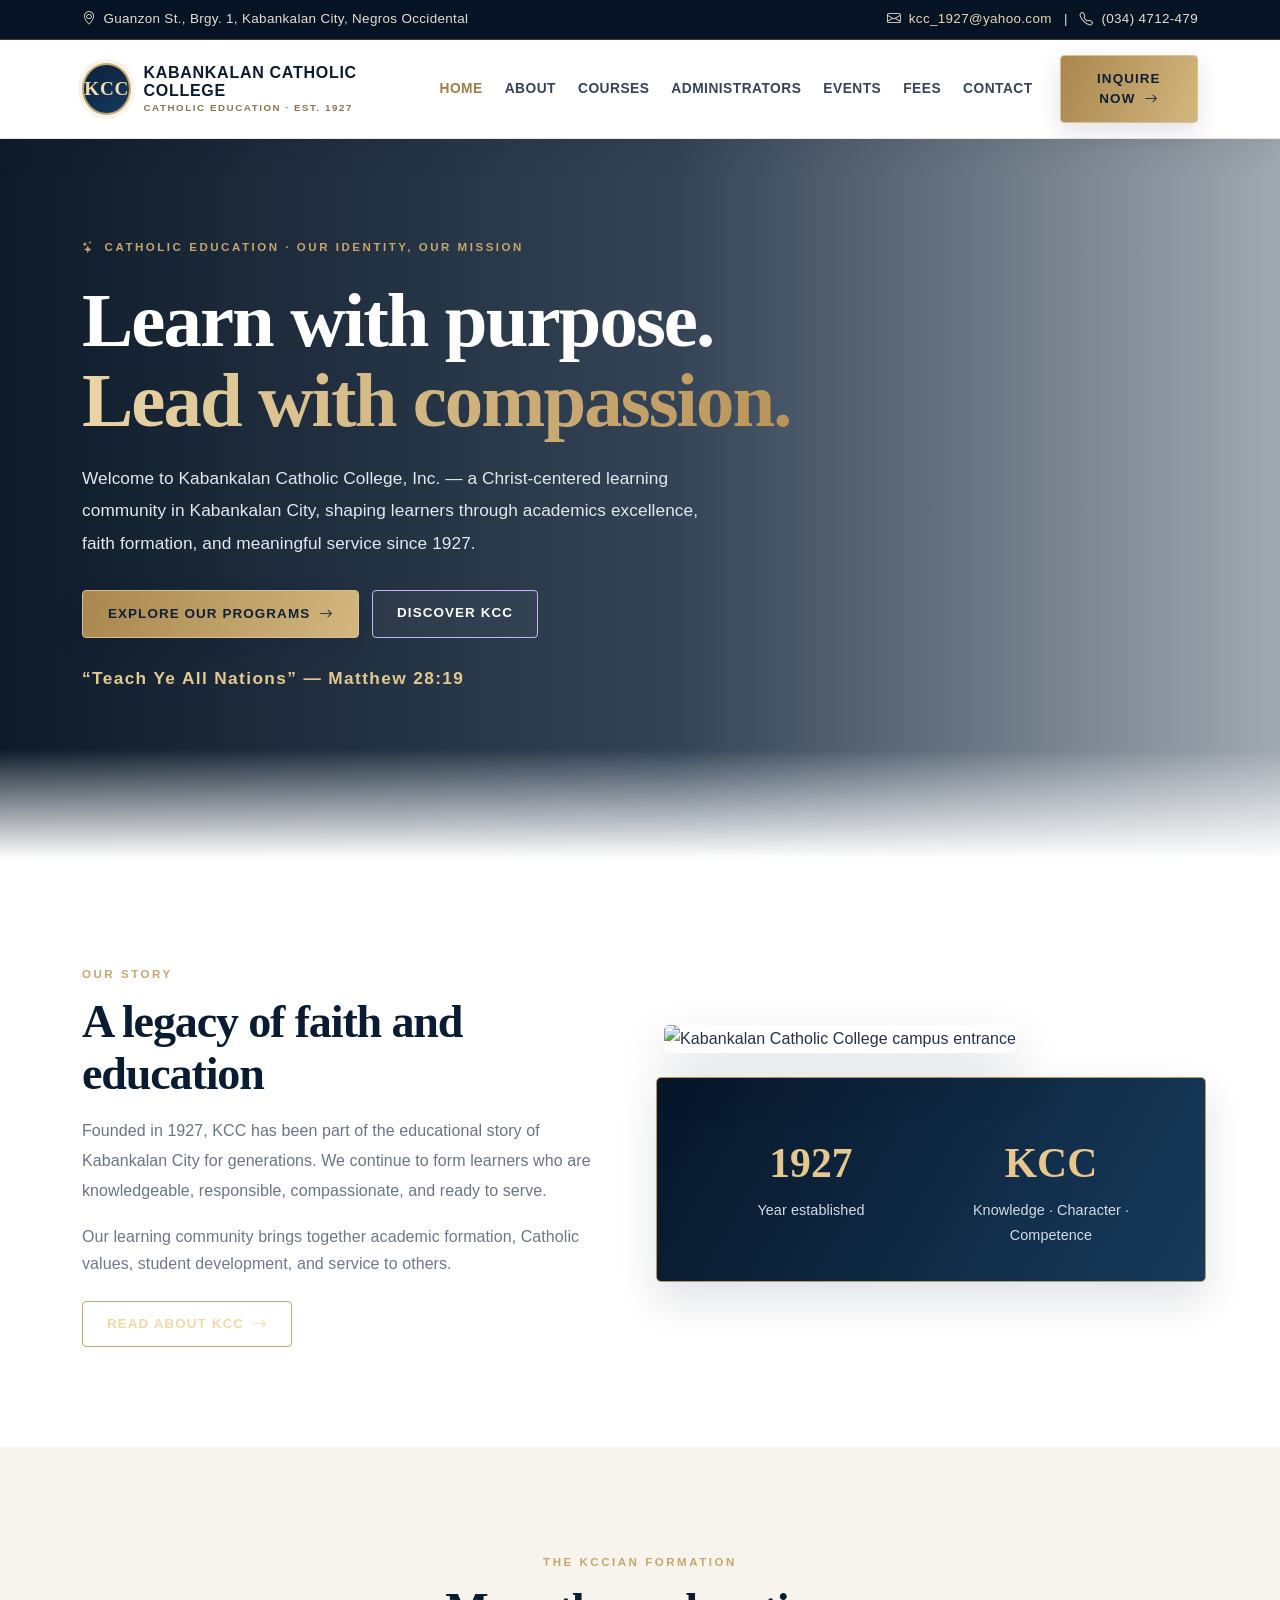
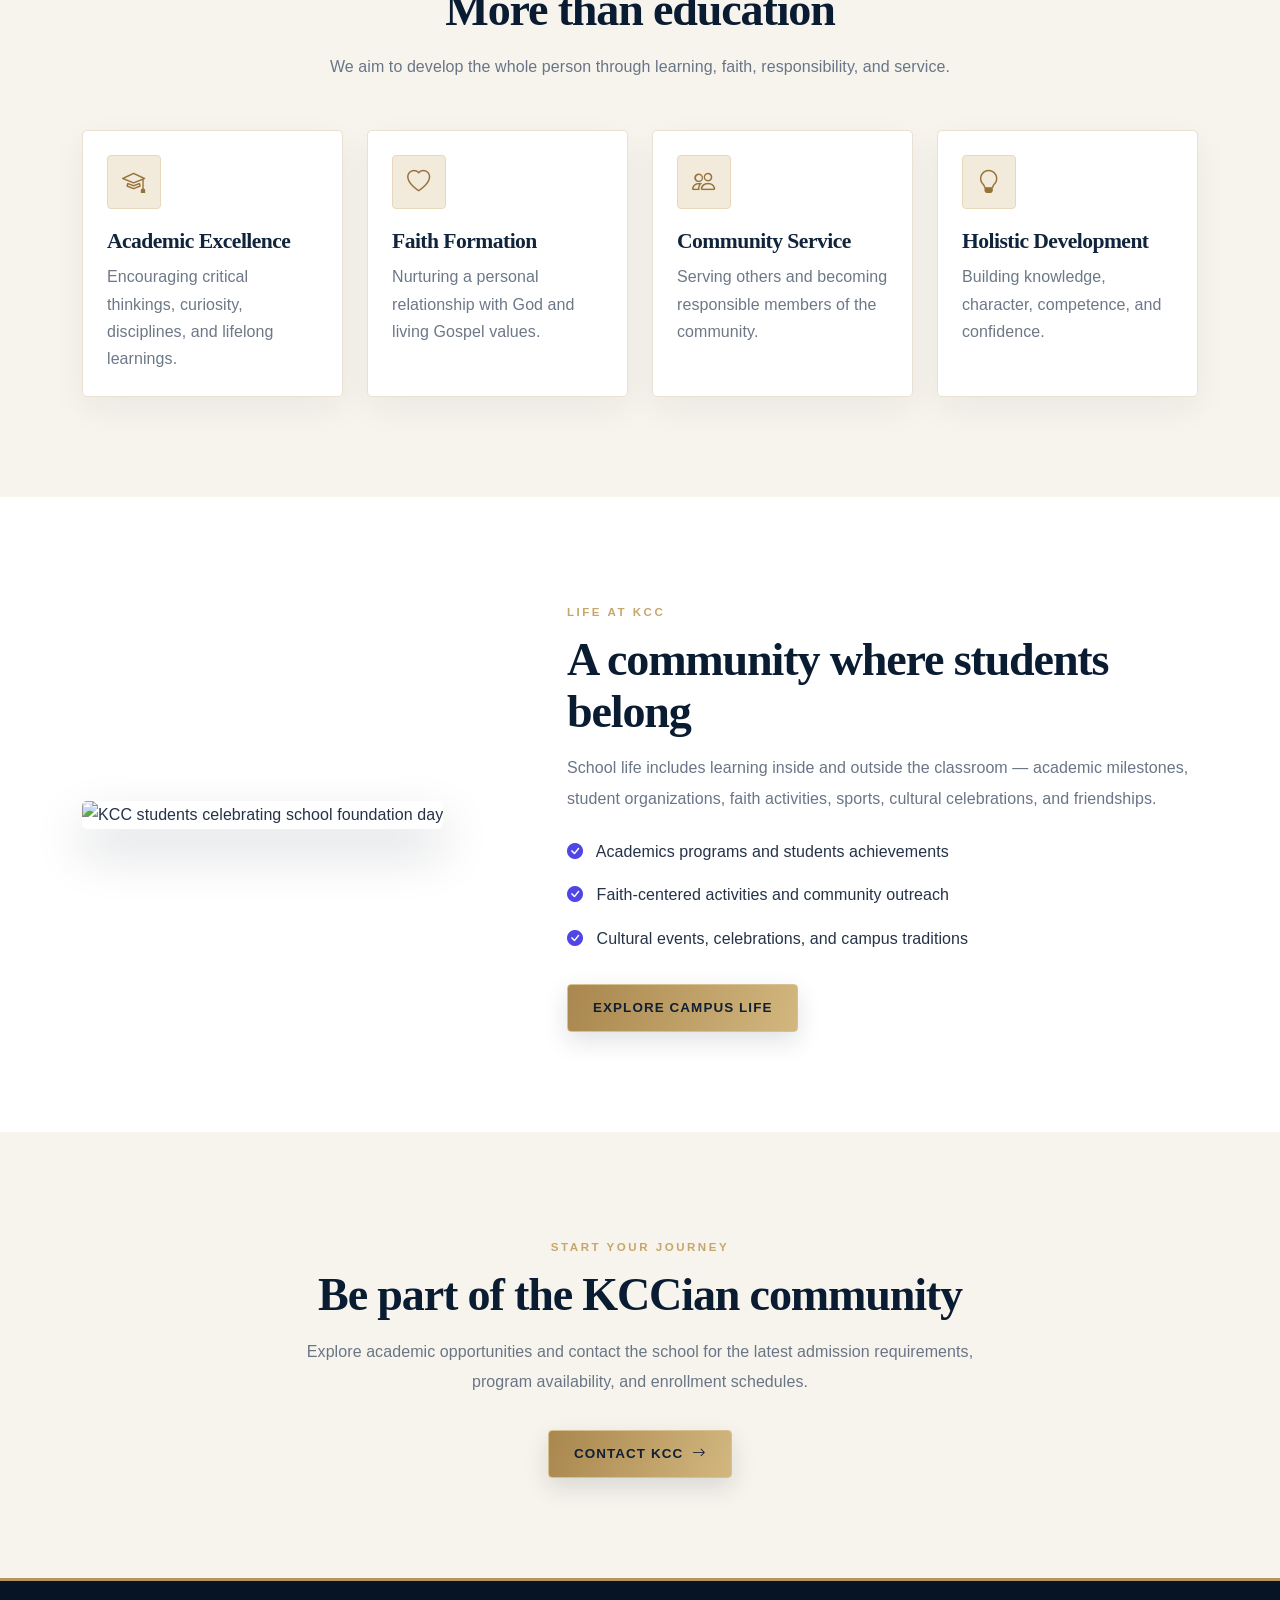
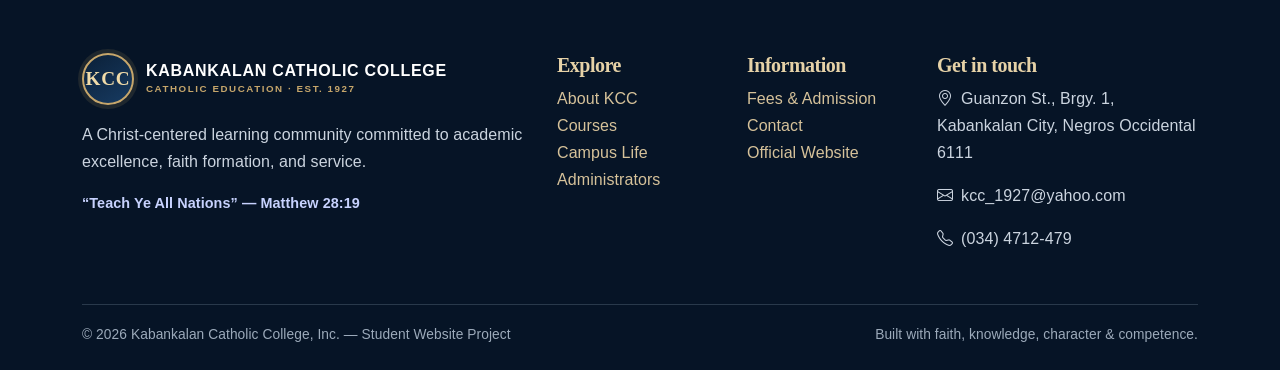
==== commit 2cf7aba2: "update" ====
--- a/index.html
+++ b/index.html
@@ -16,7 +16,7 @@
 <div class="collapse navbar-collapse" id="kccNav"><ul class="navbar-nav ms-auto align-items-lg-center"><li class="nav-item"><a class="nav-link active" href="index.html">Home</a></li><li class="nav-item"><a class="nav-link " href="about.html">About</a></li><li class="nav-item"><a class="nav-link " href="courses.html">Courses</a></li><li class="nav-item"><a class="nav-link " href="trainers.html">Administrators</a></li><li class="nav-item"><a class="nav-link " href="events.html">Events</a></li><li class="nav-item"><a class="nav-link " href="pricing.html">Fees</a></li><li class="nav-item"><a class="nav-link " href="contact.html">Contact</a></li></ul><a class="btn btn-kcc ms-lg-3 mt-3 mt-lg-0" href="contact.html">Inquire Now <i class="bi bi-arrow-right ms-1"></i></a></div>
 </div></nav></header>
 <main>
-<section class="hero"><div class="container"><span class="eyebrow"><i class="bi bi-stars"></i> Catholic Education · Our Identity, Our Mission</span><h1>Learn with purpose.<br><span>Lead with compassion.</span></h1><p>Welcome to Kabankalan Catholic College, Inc. — a Christ-centered learning community in Kabankalan City, shaping learners through academic excellence, faith formation, and meaningful service since 1927.</p><div class="hero-actions"><a class="btn btn-kcc btn-lg" href="courses.html">Explore Our Programs <i class="bi bi-arrow-right ms-1"></i></a><a class="btn btn-outline-kcc btn-lg" href="about.html">Discover KCC</a></div><p class="tagline mt-4">“Teach Ye All Nations” — Matthew 28:19</p></div></section>
+<section class="hero"><div class="container"><span class="eyebrow"><i class="bi bi-stars"></i> Catholic Education · Our Identity, Our Mission</span><h1>Learn with purpose.<br><span>Lead with compassion.</span></h1><p>Welcome to Kabankalan Catholic College, Inc. — a Christ-centered learning community in Kabankalan City, shaping learners through academics excellence, faith formation, and meaningful service since 1927.</p><div class="hero-actions"><a class="btn btn-kcc btn-lg" href="courses.html">Explore Our Programs <i class="bi bi-arrow-right ms-1"></i></a><a class="btn btn-outline-kcc btn-lg" href="about.html">Discover KCC</a></div><p class="tagline mt-4">“Teach Ye All Nations” — Matthew 28:19</p></div></section>
 <section class="section"><div class="container"><div class="row align-items-center g-5"><div class="col-lg-6"><span class="section-label">Our Story</span><h2 class="section-title">A legacy of faith and education</h2><p class="section-lead">Founded in 1927, KCC has been part of the educational story of Kabankalan City for generations. We continue to form learners who are knowledgeable, responsible, compassionate, and ready to serve.</p><p class="muted">Our learning community brings together academic formation, Catholic values, student development, and service to others.</p><a href="about.html" class="btn btn-outline-kcc mt-2">Read About KCC <i class="bi bi-arrow-right ms-1"></i></a></div><div class="col-lg-6"><img class="photo-tall w-100" src="https://johnpaologalimba.wordpress.com/wp-content/uploads/2017/10/paologalimba.png" alt="Kabankalan Catholic College campus entrance"><div class="stats mt-4 row text-center g-3"><div class="col-6"><div class="stat-number">1927</div><div class="stat-label">Year established</div></div><div class="col-6"><div class="stat-number">KCC</div><div class="stat-label">Knowledge · Character · Competence</div></div></div></div></div></div></section>
 <section class="section section-soft"><div class="container"><div class="text-center mb-5"><span class="section-label">The KCCian Formation</span><h2 class="section-title">More than education</h2><p class="section-lead mx-auto">We aim to develop the whole person through learning, faith, responsibility, and service.</p></div><div class="row g-4"><div class="col-md-6 col-lg-3"><div class="feature-card p-4"><div class="feature-icon"><i class="bi bi-mortarboard"></i></div><h3>Academic Excellence</h3><p class="muted mb-0">Encouraging critical thinkings, curiosity, disciplines, and lifelong learnings.</p></div></div><div class="col-md-6 col-lg-3"><div class="feature-card p-4"><div class="feature-icon"><i class="bi bi-heart"></i></div><h3>Faith Formation</h3><p class="muted mb-0">Nurturing a personal relationship with God and living Gospel values.</p></div></div><div class="col-md-6 col-lg-3"><div class="feature-card p-4"><div class="feature-icon"><i class="bi bi-people"></i></div><h3>Community Service</h3><p class="muted mb-0">Serving others and becoming responsible members of the community.</p></div></div><div class="col-md-6 col-lg-3"><div class="feature-card p-4"><div class="feature-icon"><i class="bi bi-lightbulb"></i></div><h3>Holistic Development</h3><p class="muted mb-0">Building knowledge, character, competence, and confidence.</p></div></div></div></div></section>
 <section class="section"><div class="container"><div class="row align-items-center g-5"><div class="col-lg-5"><img class="photo-tall w-100" src="https://dnegayosa.weebly.com/uploads/1/1/9/5/11954722/7866586_orig.jpg" alt="KCC students celebrating school foundation day"></div><div class="col-lg-7"><span class="section-label">Life at KCC</span><h2 class="section-title">A community where students belong</h2><p class="section-lead">School life includes learning inside and outside the classroom — academic milestones, student organizations, faith activities, sports, cultural celebrations, and friendships.</p><ul class="list-check"><li><i class="bi bi-check-circle-fill"></i> Academics programs and students achievements</li><li><i class="bi bi-check-circle-fill"></i> Faith-centered activities and community outreach</li><li><i class="bi bi-check-circle-fill"></i> Cultural events, celebrations, and campus traditions</li></ul><a href="events.html" class="btn btn-kcc mt-2">Explore Campus Life</a></div></div></div></section>
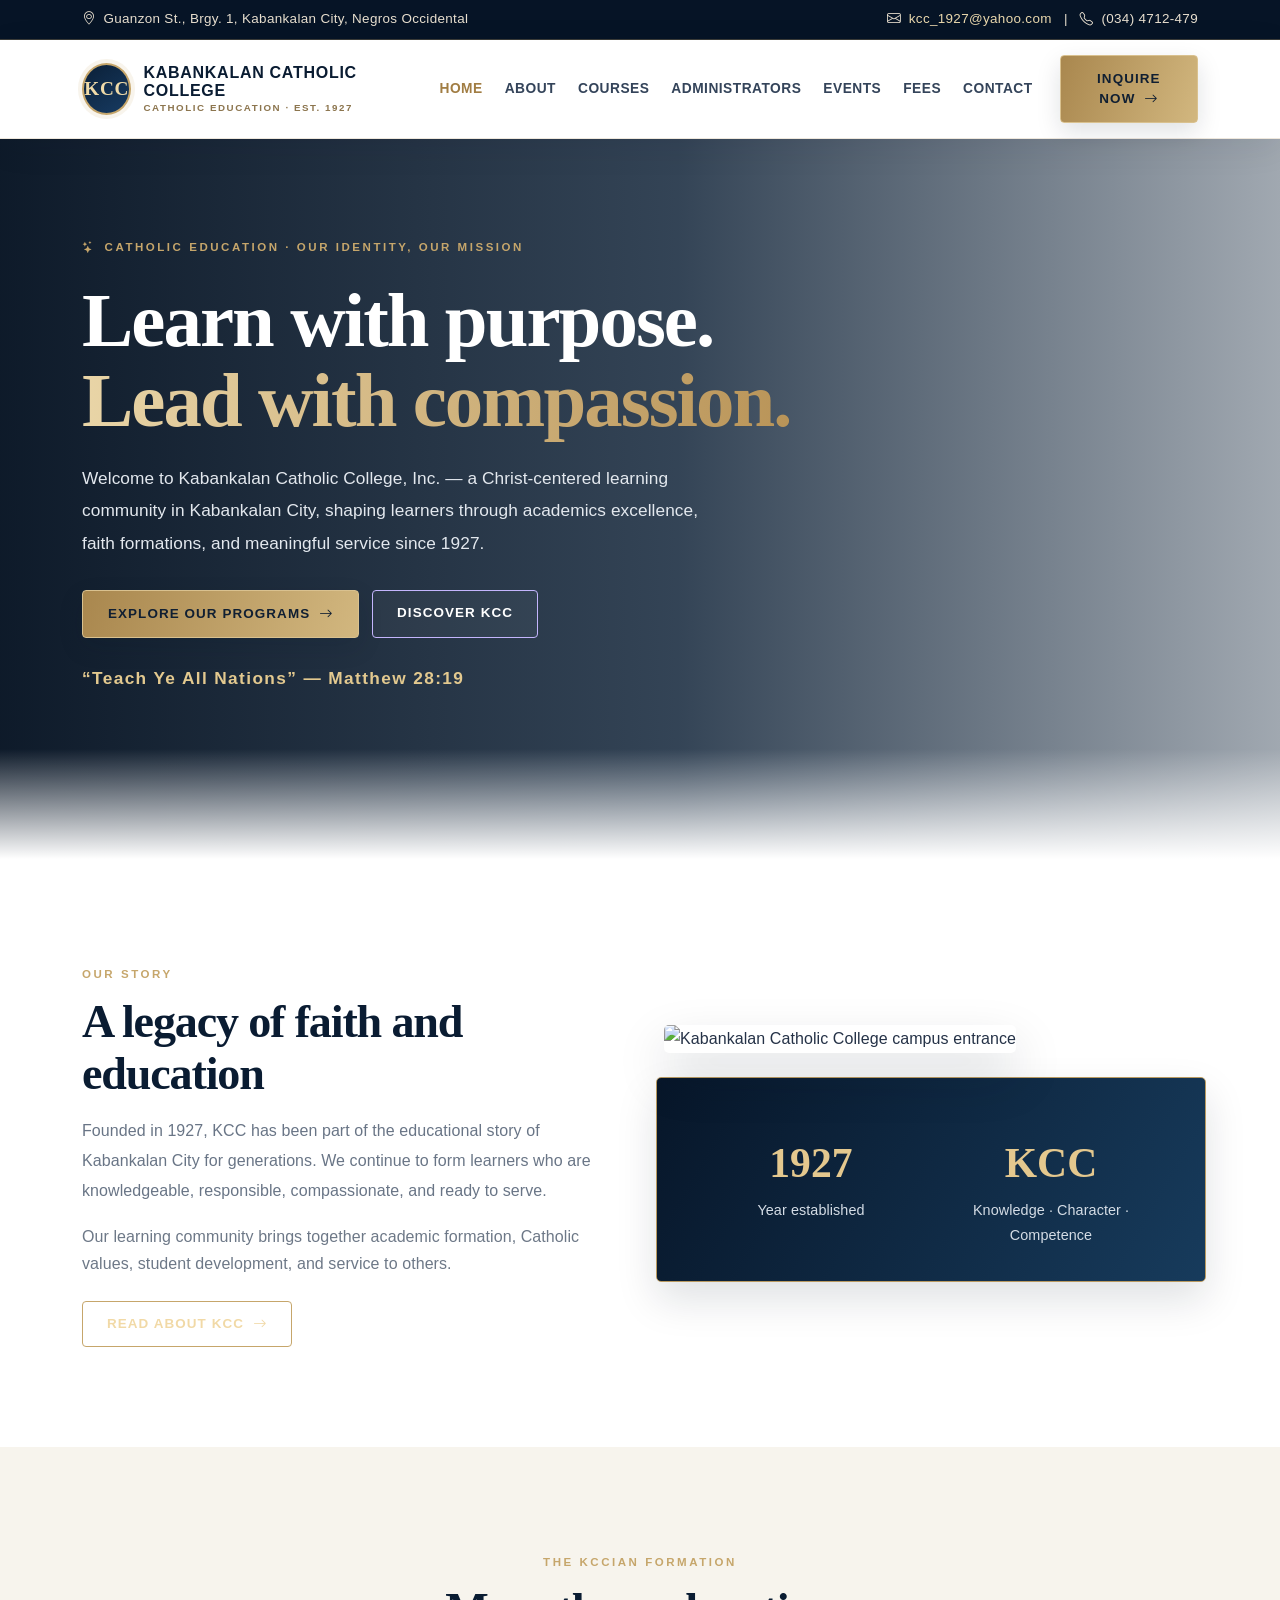
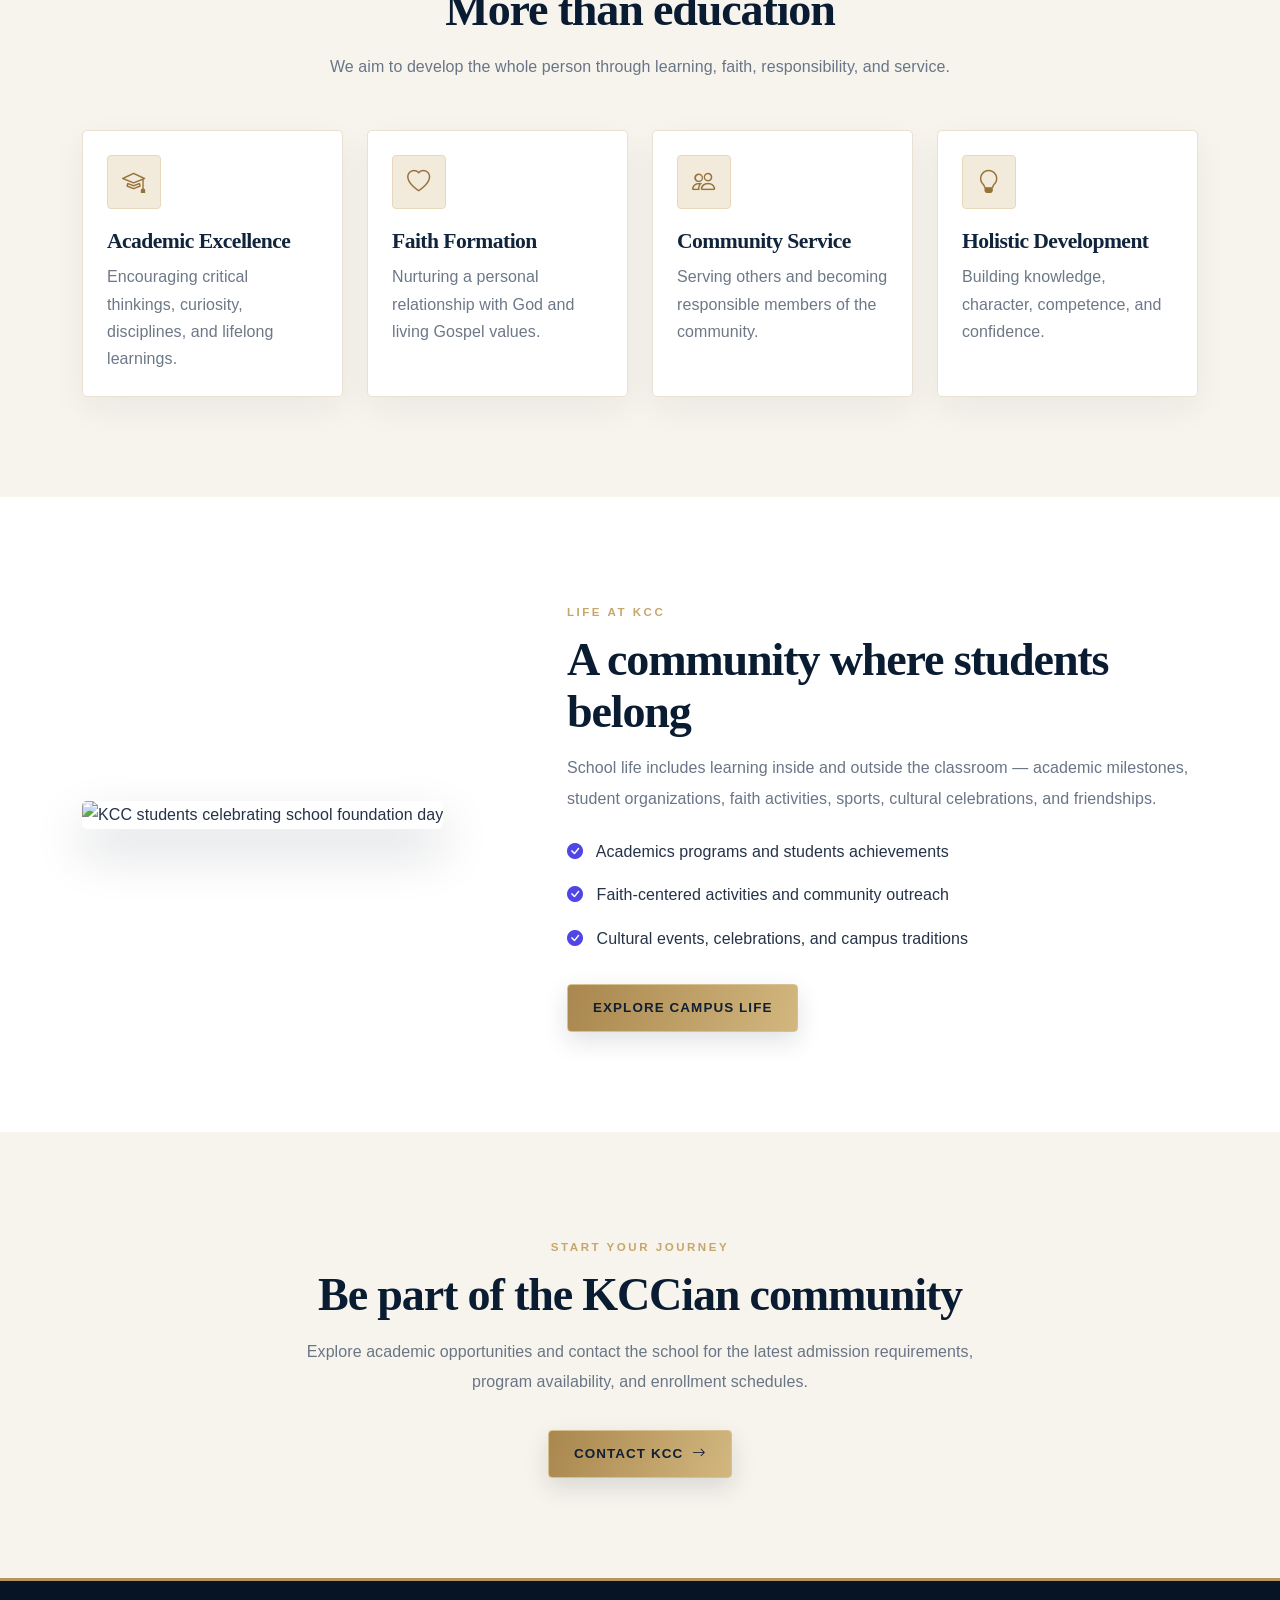
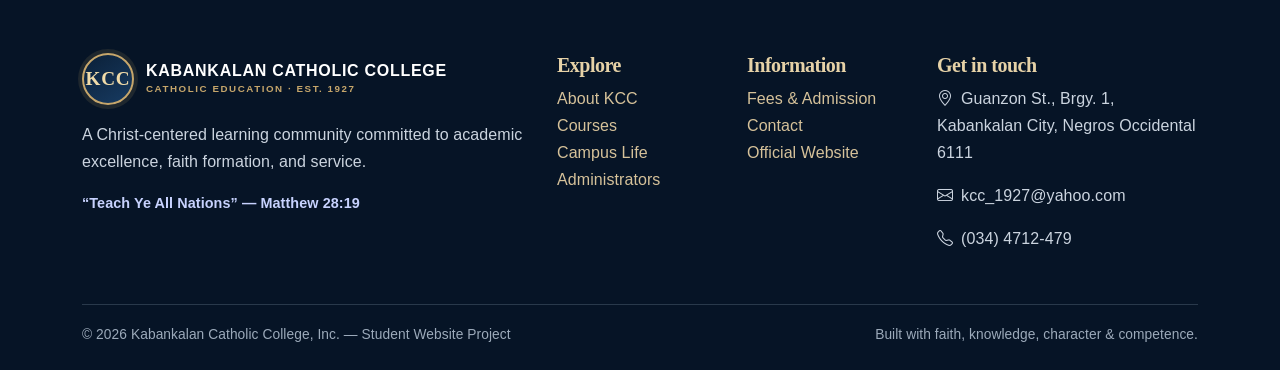
==== commit 8595d7fb: "update" ====
--- a/index.html
+++ b/index.html
@@ -16,7 +16,7 @@
 <div class="collapse navbar-collapse" id="kccNav"><ul class="navbar-nav ms-auto align-items-lg-center"><li class="nav-item"><a class="nav-link active" href="index.html">Home</a></li><li class="nav-item"><a class="nav-link " href="about.html">About</a></li><li class="nav-item"><a class="nav-link " href="courses.html">Courses</a></li><li class="nav-item"><a class="nav-link " href="trainers.html">Administrators</a></li><li class="nav-item"><a class="nav-link " href="events.html">Events</a></li><li class="nav-item"><a class="nav-link " href="pricing.html">Fees</a></li><li class="nav-item"><a class="nav-link " href="contact.html">Contact</a></li></ul><a class="btn btn-kcc ms-lg-3 mt-3 mt-lg-0" href="contact.html">Inquire Now <i class="bi bi-arrow-right ms-1"></i></a></div>
 </div></nav></header>
 <main>
-<section class="hero"><div class="container"><span class="eyebrow"><i class="bi bi-stars"></i> Catholic Education · Our Identity, Our Mission</span><h1>Learn with purpose.<br><span>Lead with compassion.</span></h1><p>Welcome to Kabankalan Catholic College, Inc. — a Christ-centered learning community in Kabankalan City, shaping learners through academics excellence, faith formation, and meaningful service since 1927.</p><div class="hero-actions"><a class="btn btn-kcc btn-lg" href="courses.html">Explore Our Programs <i class="bi bi-arrow-right ms-1"></i></a><a class="btn btn-outline-kcc btn-lg" href="about.html">Discover KCC</a></div><p class="tagline mt-4">“Teach Ye All Nations” — Matthew 28:19</p></div></section>
+<section class="hero"><div class="container"><span class="eyebrow"><i class="bi bi-stars"></i> Catholic Education · Our Identity, Our Mission</span><h1>Learn with purpose.<br><span>Lead with compassion.</span></h1><p>Welcome to Kabankalan Catholic College, Inc. — a Christ-centered learning community in Kabankalan City, shaping learners through academics excellence, faith formations, and meaningful service since 1927.</p><div class="hero-actions"><a class="btn btn-kcc btn-lg" href="courses.html">Explore Our Programs <i class="bi bi-arrow-right ms-1"></i></a><a class="btn btn-outline-kcc btn-lg" href="about.html">Discover KCC</a></div><p class="tagline mt-4">“Teach Ye All Nations” — Matthew 28:19</p></div></section>
 <section class="section"><div class="container"><div class="row align-items-center g-5"><div class="col-lg-6"><span class="section-label">Our Story</span><h2 class="section-title">A legacy of faith and education</h2><p class="section-lead">Founded in 1927, KCC has been part of the educational story of Kabankalan City for generations. We continue to form learners who are knowledgeable, responsible, compassionate, and ready to serve.</p><p class="muted">Our learning community brings together academic formation, Catholic values, student development, and service to others.</p><a href="about.html" class="btn btn-outline-kcc mt-2">Read About KCC <i class="bi bi-arrow-right ms-1"></i></a></div><div class="col-lg-6"><img class="photo-tall w-100" src="https://johnpaologalimba.wordpress.com/wp-content/uploads/2017/10/paologalimba.png" alt="Kabankalan Catholic College campus entrance"><div class="stats mt-4 row text-center g-3"><div class="col-6"><div class="stat-number">1927</div><div class="stat-label">Year established</div></div><div class="col-6"><div class="stat-number">KCC</div><div class="stat-label">Knowledge · Character · Competence</div></div></div></div></div></div></section>
 <section class="section section-soft"><div class="container"><div class="text-center mb-5"><span class="section-label">The KCCian Formation</span><h2 class="section-title">More than education</h2><p class="section-lead mx-auto">We aim to develop the whole person through learning, faith, responsibility, and service.</p></div><div class="row g-4"><div class="col-md-6 col-lg-3"><div class="feature-card p-4"><div class="feature-icon"><i class="bi bi-mortarboard"></i></div><h3>Academic Excellence</h3><p class="muted mb-0">Encouraging critical thinkings, curiosity, disciplines, and lifelong learnings.</p></div></div><div class="col-md-6 col-lg-3"><div class="feature-card p-4"><div class="feature-icon"><i class="bi bi-heart"></i></div><h3>Faith Formation</h3><p class="muted mb-0">Nurturing a personal relationship with God and living Gospel values.</p></div></div><div class="col-md-6 col-lg-3"><div class="feature-card p-4"><div class="feature-icon"><i class="bi bi-people"></i></div><h3>Community Service</h3><p class="muted mb-0">Serving others and becoming responsible members of the community.</p></div></div><div class="col-md-6 col-lg-3"><div class="feature-card p-4"><div class="feature-icon"><i class="bi bi-lightbulb"></i></div><h3>Holistic Development</h3><p class="muted mb-0">Building knowledge, character, competence, and confidence.</p></div></div></div></div></section>
 <section class="section"><div class="container"><div class="row align-items-center g-5"><div class="col-lg-5"><img class="photo-tall w-100" src="https://dnegayosa.weebly.com/uploads/1/1/9/5/11954722/7866586_orig.jpg" alt="KCC students celebrating school foundation day"></div><div class="col-lg-7"><span class="section-label">Life at KCC</span><h2 class="section-title">A community where students belong</h2><p class="section-lead">School life includes learning inside and outside the classroom — academic milestones, student organizations, faith activities, sports, cultural celebrations, and friendships.</p><ul class="list-check"><li><i class="bi bi-check-circle-fill"></i> Academics programs and students achievements</li><li><i class="bi bi-check-circle-fill"></i> Faith-centered activities and community outreach</li><li><i class="bi bi-check-circle-fill"></i> Cultural events, celebrations, and campus traditions</li></ul><a href="events.html" class="btn btn-kcc mt-2">Explore Campus Life</a></div></div></div></section>
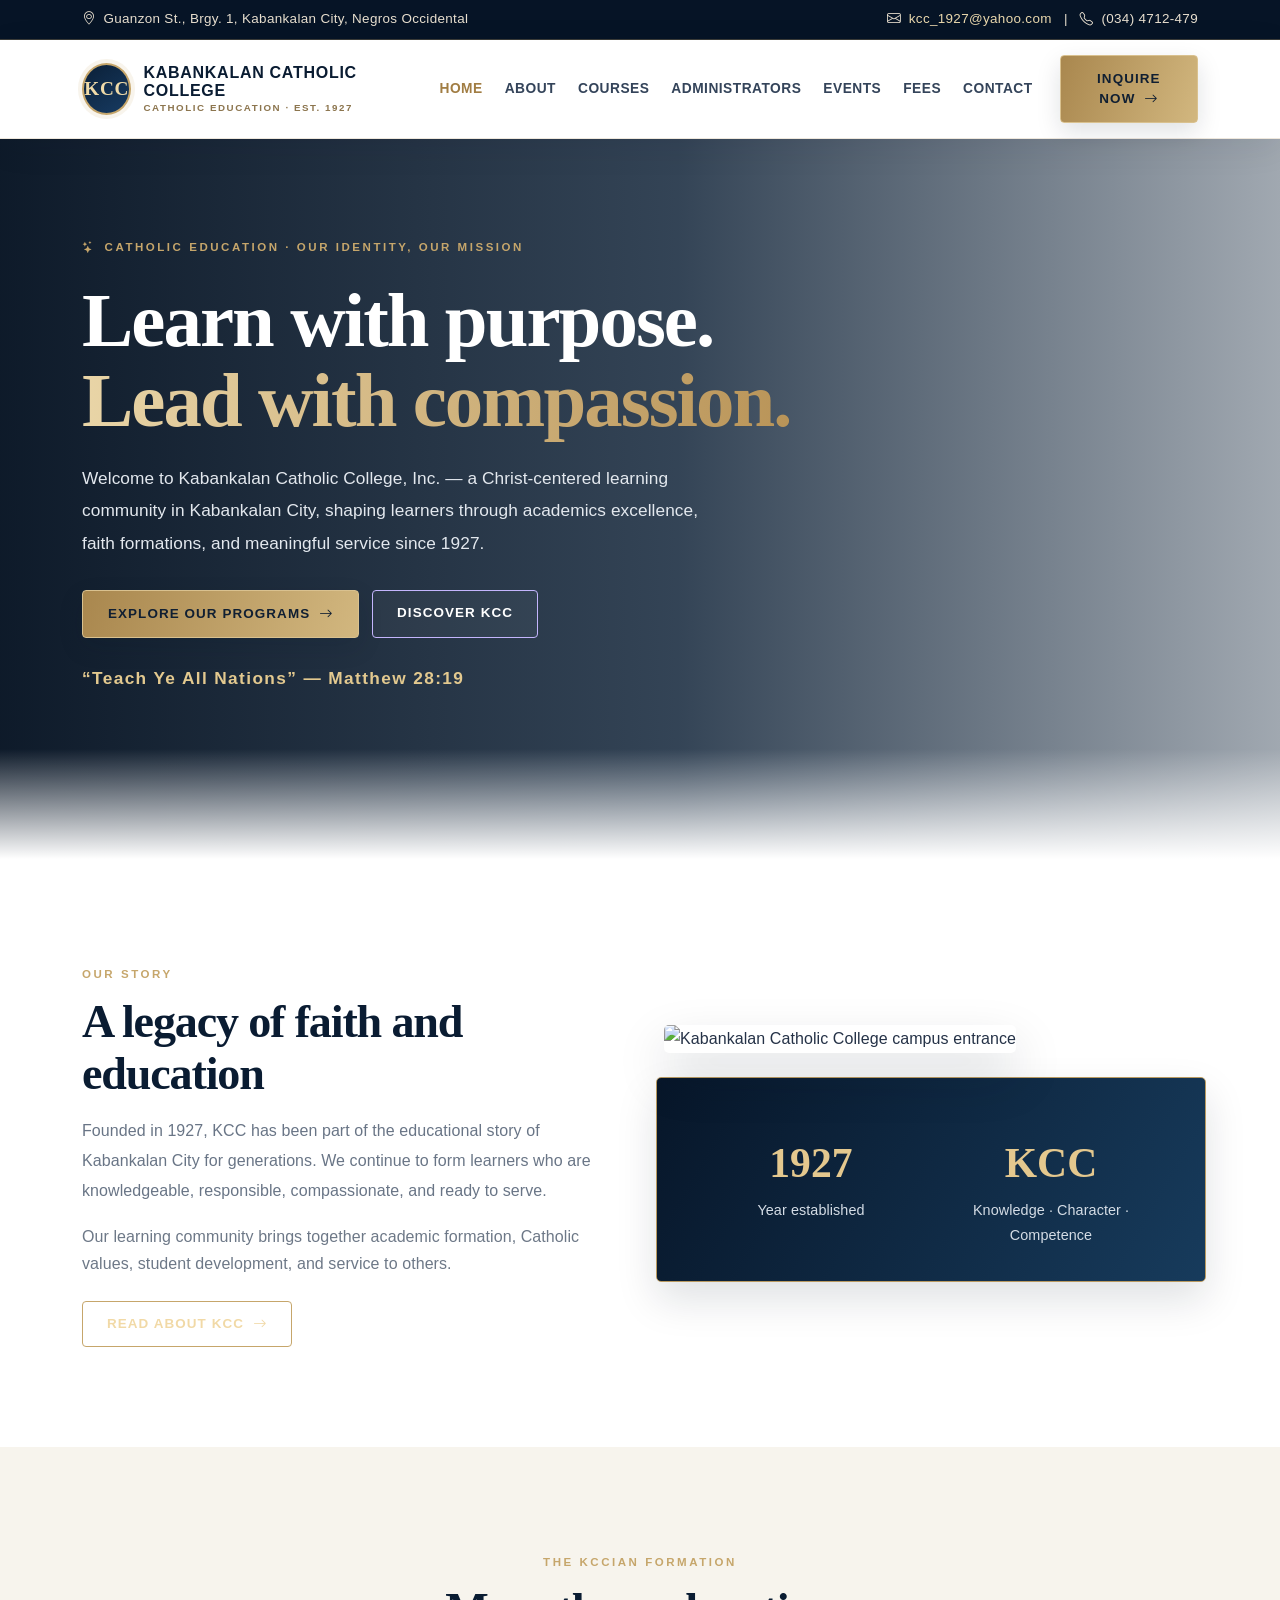
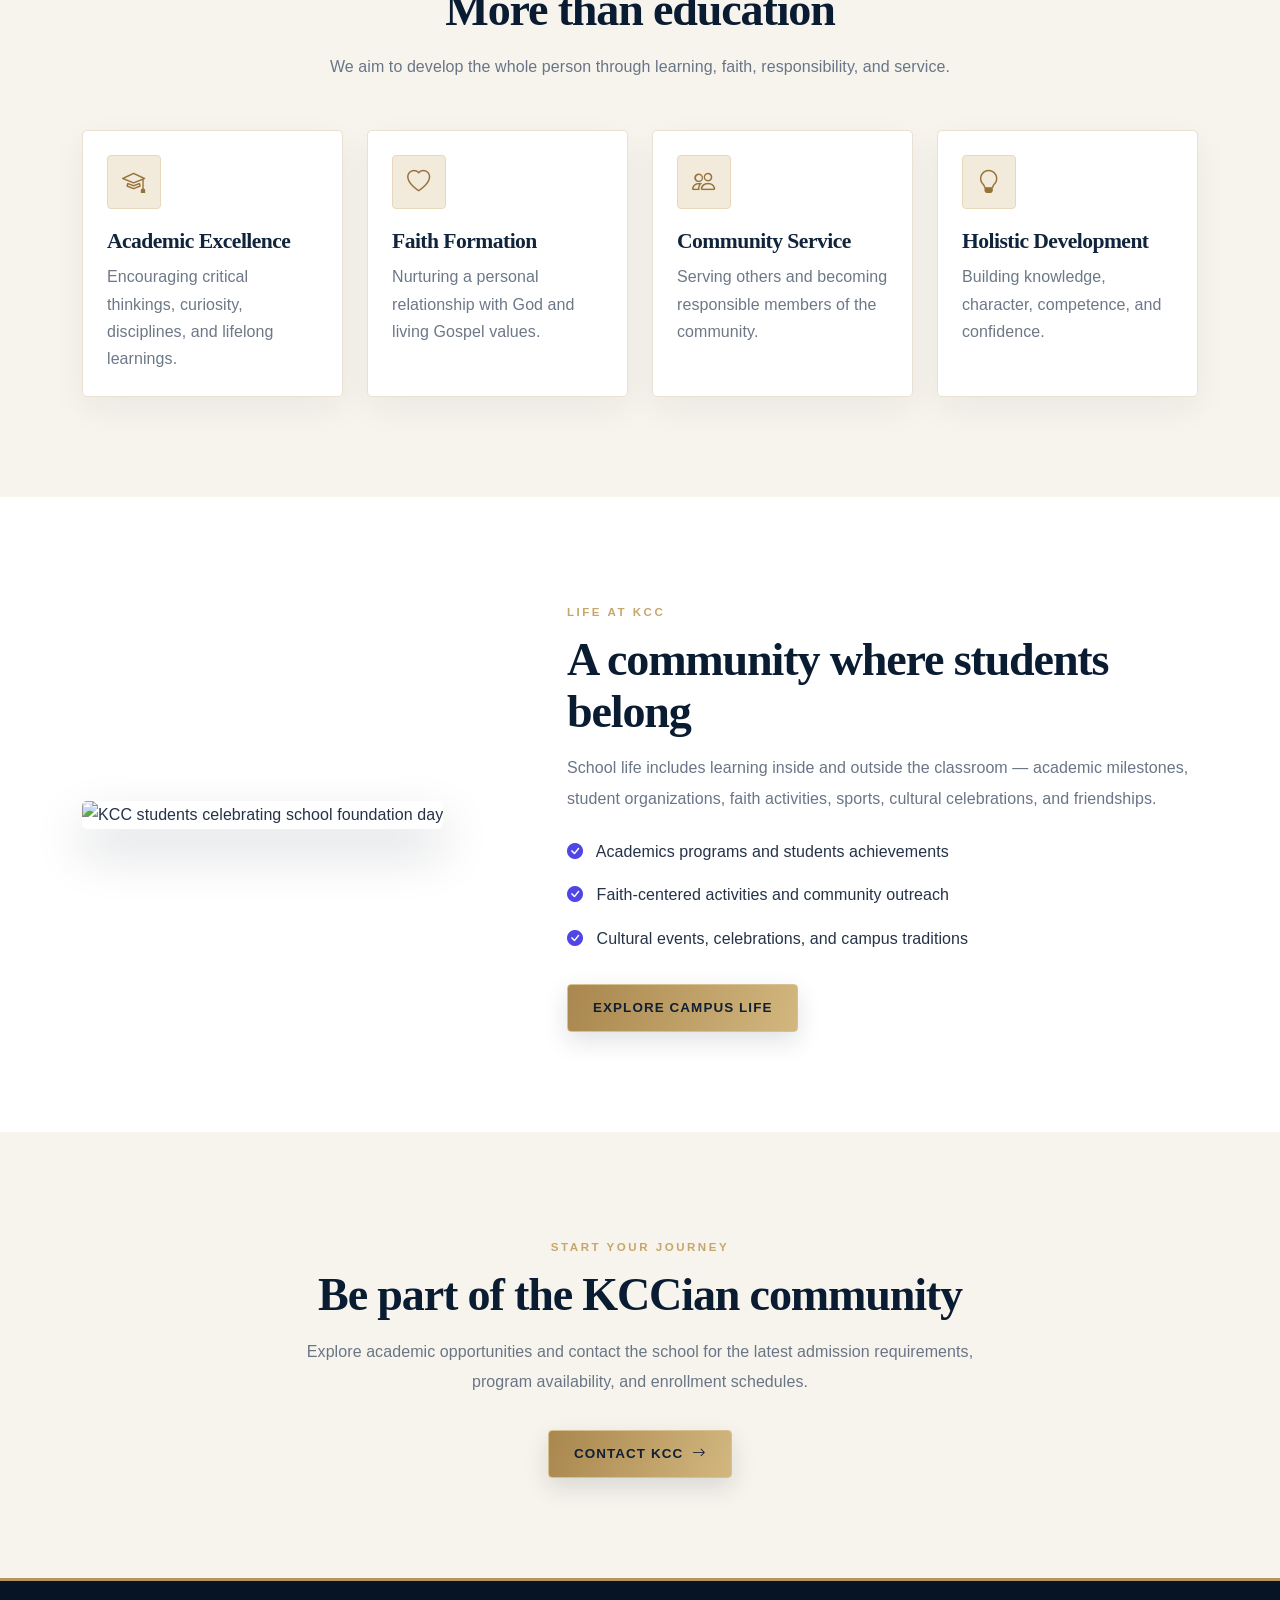
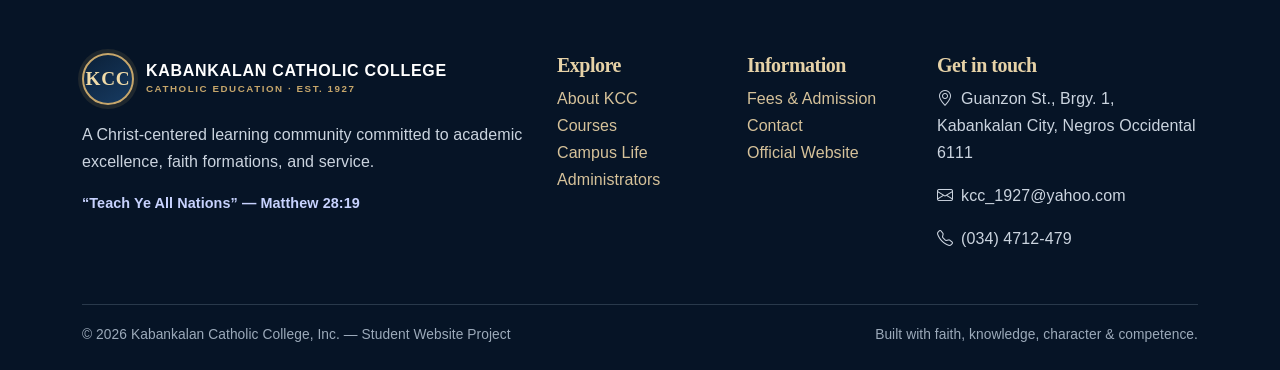
==== commit 21b4e06a: "update" ====
--- a/index.html
+++ b/index.html
@@ -22,6 +22,6 @@
 <section class="section"><div class="container"><div class="row align-items-center g-5"><div class="col-lg-5"><img class="photo-tall w-100" src="https://dnegayosa.weebly.com/uploads/1/1/9/5/11954722/7866586_orig.jpg" alt="KCC students celebrating school foundation day"></div><div class="col-lg-7"><span class="section-label">Life at KCC</span><h2 class="section-title">A community where students belong</h2><p class="section-lead">School life includes learning inside and outside the classroom — academic milestones, student organizations, faith activities, sports, cultural celebrations, and friendships.</p><ul class="list-check"><li><i class="bi bi-check-circle-fill"></i> Academics programs and students achievements</li><li><i class="bi bi-check-circle-fill"></i> Faith-centered activities and community outreach</li><li><i class="bi bi-check-circle-fill"></i> Cultural events, celebrations, and campus traditions</li></ul><a href="events.html" class="btn btn-kcc mt-2">Explore Campus Life</a></div></div></div></section>
 <section class="section section-soft"><div class="container text-center"><span class="section-label">Start Your Journey</span><h2 class="section-title">Be part of the KCCian community</h2><p class="section-lead mx-auto">Explore academic opportunities and contact the school for the latest admission requirements, program availability, and enrollment schedules.</p><a class="btn btn-kcc mt-3" href="contact.html">Contact KCC <i class="bi bi-arrow-right ms-1"></i></a></div></section>
 </main>
-<footer class="footer"><div class="container"><div class="row g-4"><div class="col-lg-5"><a class="brand mb-3" href="index.html"><span class="crest">KCC</span><span>KABANKALAN CATHOLIC COLLEGE<small>CATHOLIC EDUCATION · EST. 1927</small></span></a><p class="mt-3">A Christ-centered learning community committed to academic excellence, faith formation, and service.</p><p class="tagline">“Teach Ye All Nations” — Matthew 28:19</p></div><div class="col-6 col-lg-2"><h5>Explore</h5><ul class="list-unstyled"><li><a href="about.html">About KCC</a></li><li><a href="courses.html">Courses</a></li><li><a href="events.html">Campus Life</a></li><li><a href="trainers.html">Administrators</a></li></ul></div><div class="col-6 col-lg-2"><h5>Information</h5><ul class="list-unstyled"><li><a href="pricing.html">Fees & Admission</a></li><li><a href="contact.html">Contact</a></li><li><a href="https://kcc.edu.ph/" target="_blank" rel="noopener">Official Website</a></li></ul></div><div class="col-lg-3"><h5>Get in touch</h5><p><i class="bi bi-geo-alt me-2"></i>Guanzon St., Brgy. 1, Kabankalan City, Negros Occidental 6111</p><p><i class="bi bi-envelope me-2"></i>kcc_1927@yahoo.com</p><p><i class="bi bi-telephone me-2"></i>(034) 4712-479</p></div></div><div class="footer-bottom d-flex flex-wrap justify-content-between gap-2"><span>© 2026 Kabankalan Catholic College, Inc. — Student Website Project</span><span>Built with faith, knowledge, character & competence.</span></div></div></footer>
+<footer class="footer"><div class="container"><div class="row g-4"><div class="col-lg-5"><a class="brand mb-3" href="index.html"><span class="crest">KCC</span><span>KABANKALAN CATHOLIC COLLEGE<small>CATHOLIC EDUCATION · EST. 1927</small></span></a><p class="mt-3">A Christ-centered learning community committed to academic excellence, faith formations, and service.</p><p class="tagline">“Teach Ye All Nations” — Matthew 28:19</p></div><div class="col-6 col-lg-2"><h5>Explore</h5><ul class="list-unstyled"><li><a href="about.html">About KCC</a></li><li><a href="courses.html">Courses</a></li><li><a href="events.html">Campus Life</a></li><li><a href="trainers.html">Administrators</a></li></ul></div><div class="col-6 col-lg-2"><h5>Information</h5><ul class="list-unstyled"><li><a href="pricing.html">Fees & Admission</a></li><li><a href="contact.html">Contact</a></li><li><a href="https://kcc.edu.ph/" target="_blank" rel="noopener">Official Website</a></li></ul></div><div class="col-lg-3"><h5>Get in touch</h5><p><i class="bi bi-geo-alt me-2"></i>Guanzon St., Brgy. 1, Kabankalan City, Negros Occidental 6111</p><p><i class="bi bi-envelope me-2"></i>kcc_1927@yahoo.com</p><p><i class="bi bi-telephone me-2"></i>(034) 4712-479</p></div></div><div class="footer-bottom d-flex flex-wrap justify-content-between gap-2"><span>© 2026 Kabankalan Catholic College, Inc. — Student Website Project</span><span>Built with faith, knowledge, character & competence.</span></div></div></footer>
 <script src="assets/vendor/bootstrap/js/bootstrap.bundle.min.js"></script>
 </body></html>
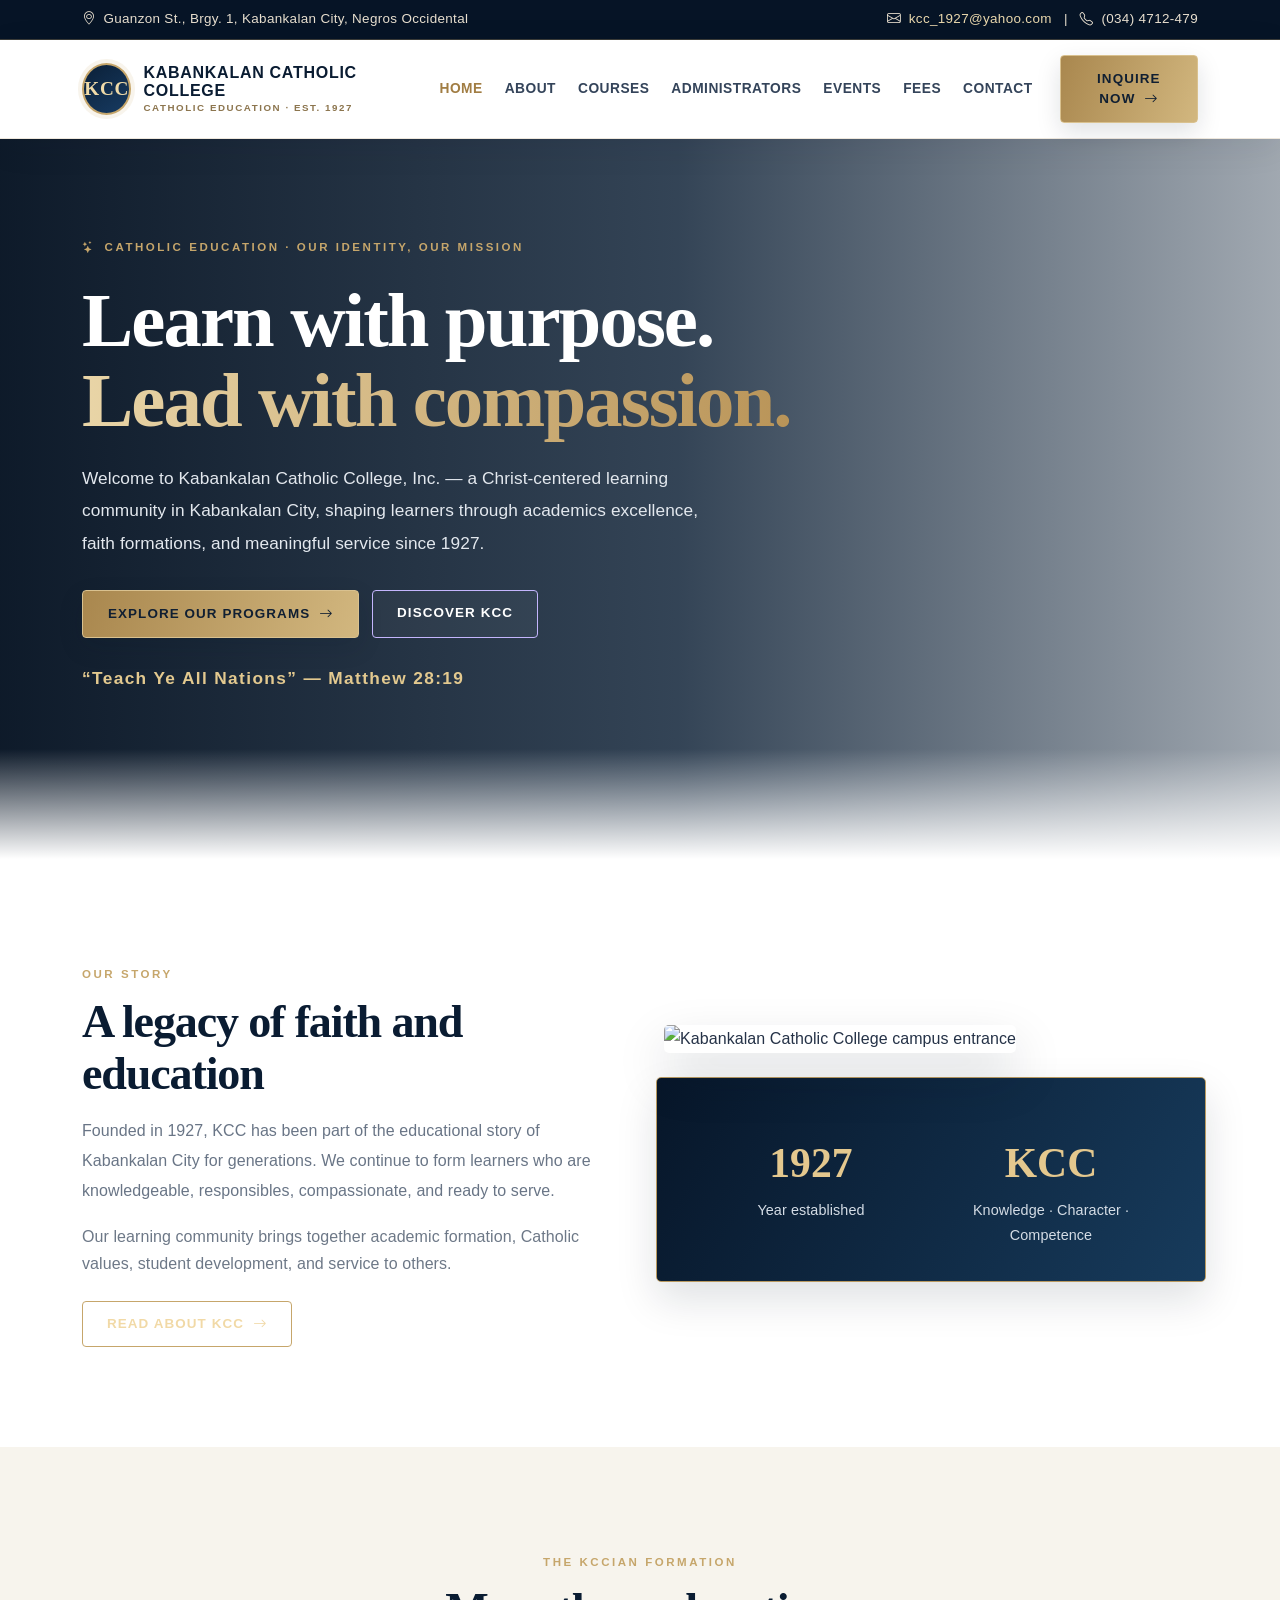
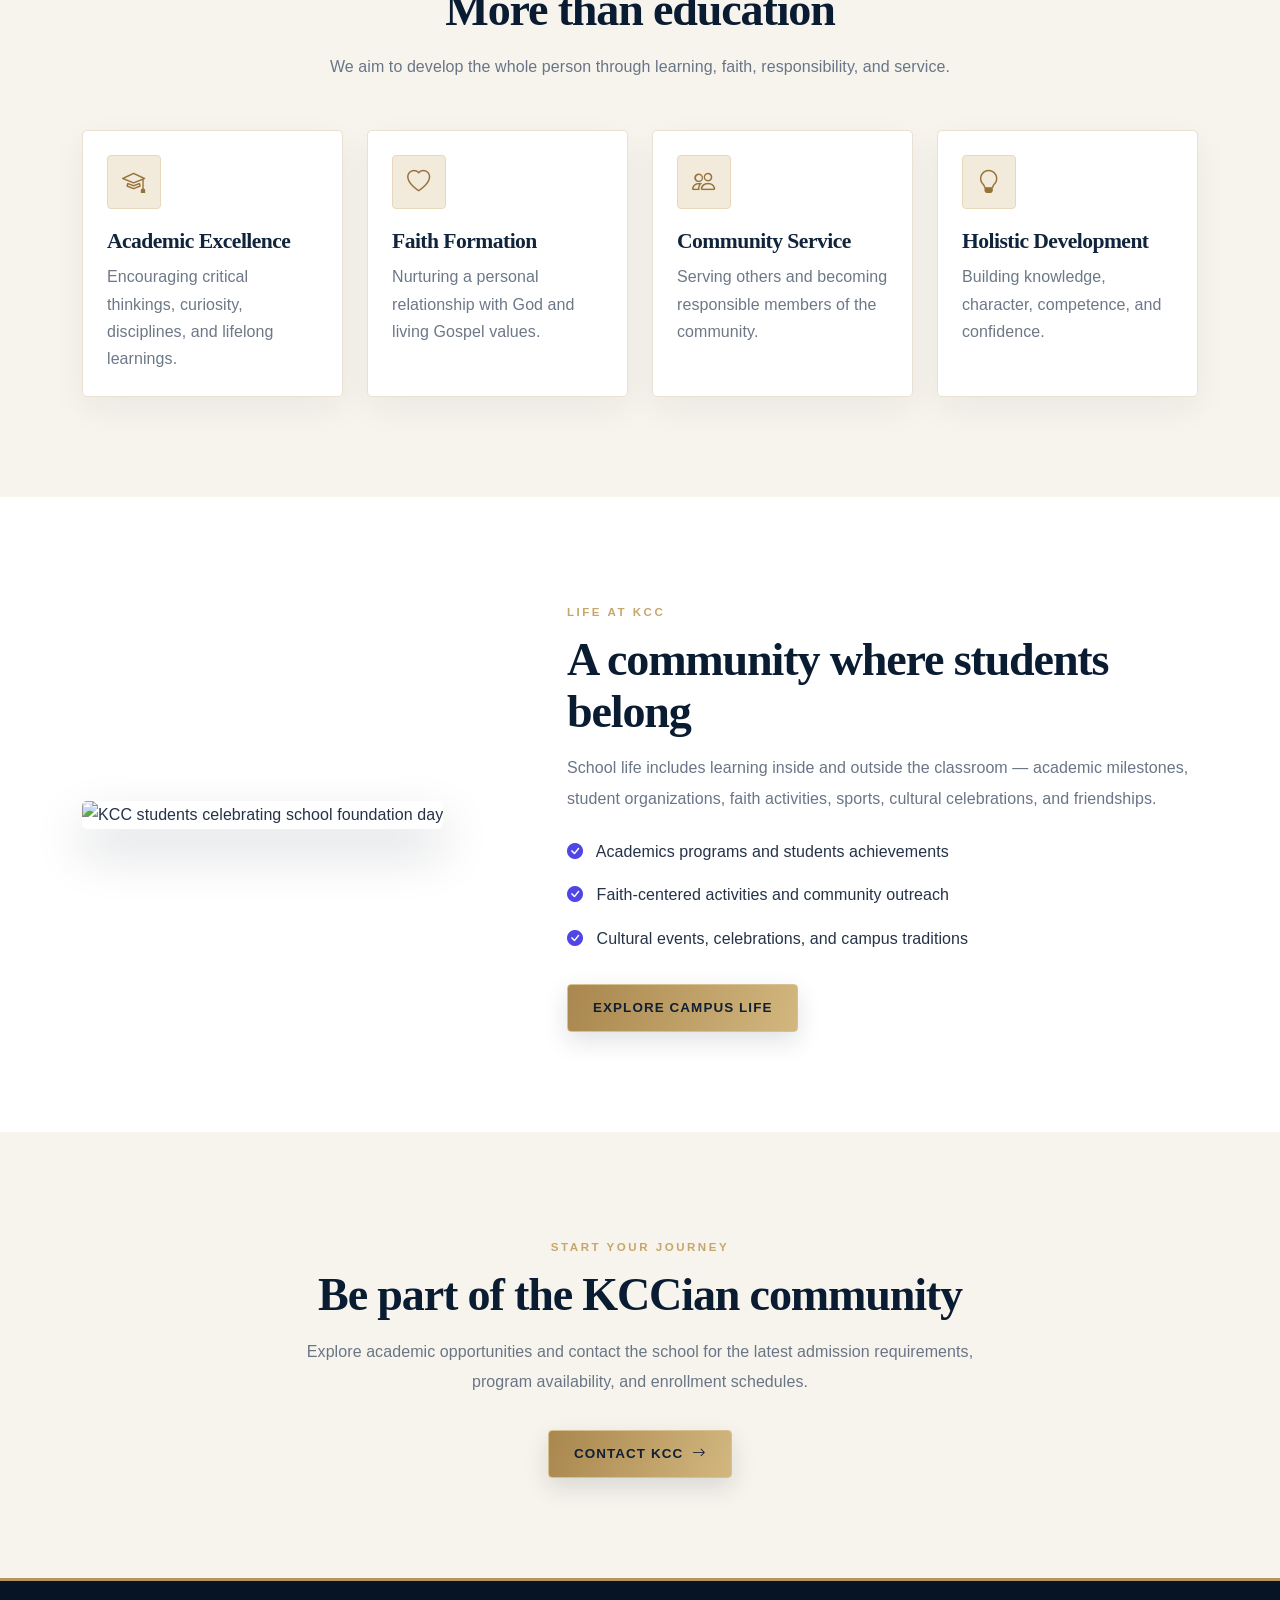
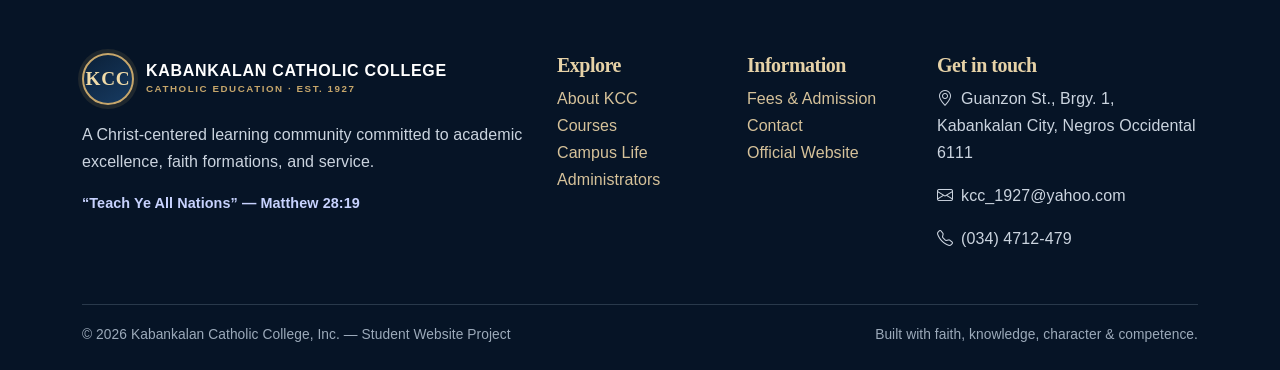
==== commit c3d411b8: "update" ====
--- a/index.html
+++ b/index.html
@@ -17,7 +17,7 @@
 </div></nav></header>
 <main>
 <section class="hero"><div class="container"><span class="eyebrow"><i class="bi bi-stars"></i> Catholic Education · Our Identity, Our Mission</span><h1>Learn with purpose.<br><span>Lead with compassion.</span></h1><p>Welcome to Kabankalan Catholic College, Inc. — a Christ-centered learning community in Kabankalan City, shaping learners through academics excellence, faith formations, and meaningful service since 1927.</p><div class="hero-actions"><a class="btn btn-kcc btn-lg" href="courses.html">Explore Our Programs <i class="bi bi-arrow-right ms-1"></i></a><a class="btn btn-outline-kcc btn-lg" href="about.html">Discover KCC</a></div><p class="tagline mt-4">“Teach Ye All Nations” — Matthew 28:19</p></div></section>
-<section class="section"><div class="container"><div class="row align-items-center g-5"><div class="col-lg-6"><span class="section-label">Our Story</span><h2 class="section-title">A legacy of faith and education</h2><p class="section-lead">Founded in 1927, KCC has been part of the educational story of Kabankalan City for generations. We continue to form learners who are knowledgeable, responsible, compassionate, and ready to serve.</p><p class="muted">Our learning community brings together academic formation, Catholic values, student development, and service to others.</p><a href="about.html" class="btn btn-outline-kcc mt-2">Read About KCC <i class="bi bi-arrow-right ms-1"></i></a></div><div class="col-lg-6"><img class="photo-tall w-100" src="https://johnpaologalimba.wordpress.com/wp-content/uploads/2017/10/paologalimba.png" alt="Kabankalan Catholic College campus entrance"><div class="stats mt-4 row text-center g-3"><div class="col-6"><div class="stat-number">1927</div><div class="stat-label">Year established</div></div><div class="col-6"><div class="stat-number">KCC</div><div class="stat-label">Knowledge · Character · Competence</div></div></div></div></div></div></section>
+<section class="section"><div class="container"><div class="row align-items-center g-5"><div class="col-lg-6"><span class="section-label">Our Story</span><h2 class="section-title">A legacy of faith and education</h2><p class="section-lead">Founded in 1927, KCC has been part of the educational story of Kabankalan City for generations. We continue to form learners who are knowledgeable, responsibles, compassionate, and ready to serve.</p><p class="muted">Our learning community brings together academic formation, Catholic values, student development, and service to others.</p><a href="about.html" class="btn btn-outline-kcc mt-2">Read About KCC <i class="bi bi-arrow-right ms-1"></i></a></div><div class="col-lg-6"><img class="photo-tall w-100" src="https://johnpaologalimba.wordpress.com/wp-content/uploads/2017/10/paologalimba.png" alt="Kabankalan Catholic College campus entrance"><div class="stats mt-4 row text-center g-3"><div class="col-6"><div class="stat-number">1927</div><div class="stat-label">Year established</div></div><div class="col-6"><div class="stat-number">KCC</div><div class="stat-label">Knowledge · Character · Competence</div></div></div></div></div></div></section>
 <section class="section section-soft"><div class="container"><div class="text-center mb-5"><span class="section-label">The KCCian Formation</span><h2 class="section-title">More than education</h2><p class="section-lead mx-auto">We aim to develop the whole person through learning, faith, responsibility, and service.</p></div><div class="row g-4"><div class="col-md-6 col-lg-3"><div class="feature-card p-4"><div class="feature-icon"><i class="bi bi-mortarboard"></i></div><h3>Academic Excellence</h3><p class="muted mb-0">Encouraging critical thinkings, curiosity, disciplines, and lifelong learnings.</p></div></div><div class="col-md-6 col-lg-3"><div class="feature-card p-4"><div class="feature-icon"><i class="bi bi-heart"></i></div><h3>Faith Formation</h3><p class="muted mb-0">Nurturing a personal relationship with God and living Gospel values.</p></div></div><div class="col-md-6 col-lg-3"><div class="feature-card p-4"><div class="feature-icon"><i class="bi bi-people"></i></div><h3>Community Service</h3><p class="muted mb-0">Serving others and becoming responsible members of the community.</p></div></div><div class="col-md-6 col-lg-3"><div class="feature-card p-4"><div class="feature-icon"><i class="bi bi-lightbulb"></i></div><h3>Holistic Development</h3><p class="muted mb-0">Building knowledge, character, competence, and confidence.</p></div></div></div></div></section>
 <section class="section"><div class="container"><div class="row align-items-center g-5"><div class="col-lg-5"><img class="photo-tall w-100" src="https://dnegayosa.weebly.com/uploads/1/1/9/5/11954722/7866586_orig.jpg" alt="KCC students celebrating school foundation day"></div><div class="col-lg-7"><span class="section-label">Life at KCC</span><h2 class="section-title">A community where students belong</h2><p class="section-lead">School life includes learning inside and outside the classroom — academic milestones, student organizations, faith activities, sports, cultural celebrations, and friendships.</p><ul class="list-check"><li><i class="bi bi-check-circle-fill"></i> Academics programs and students achievements</li><li><i class="bi bi-check-circle-fill"></i> Faith-centered activities and community outreach</li><li><i class="bi bi-check-circle-fill"></i> Cultural events, celebrations, and campus traditions</li></ul><a href="events.html" class="btn btn-kcc mt-2">Explore Campus Life</a></div></div></div></section>
 <section class="section section-soft"><div class="container text-center"><span class="section-label">Start Your Journey</span><h2 class="section-title">Be part of the KCCian community</h2><p class="section-lead mx-auto">Explore academic opportunities and contact the school for the latest admission requirements, program availability, and enrollment schedules.</p><a class="btn btn-kcc mt-3" href="contact.html">Contact KCC <i class="bi bi-arrow-right ms-1"></i></a></div></section>
